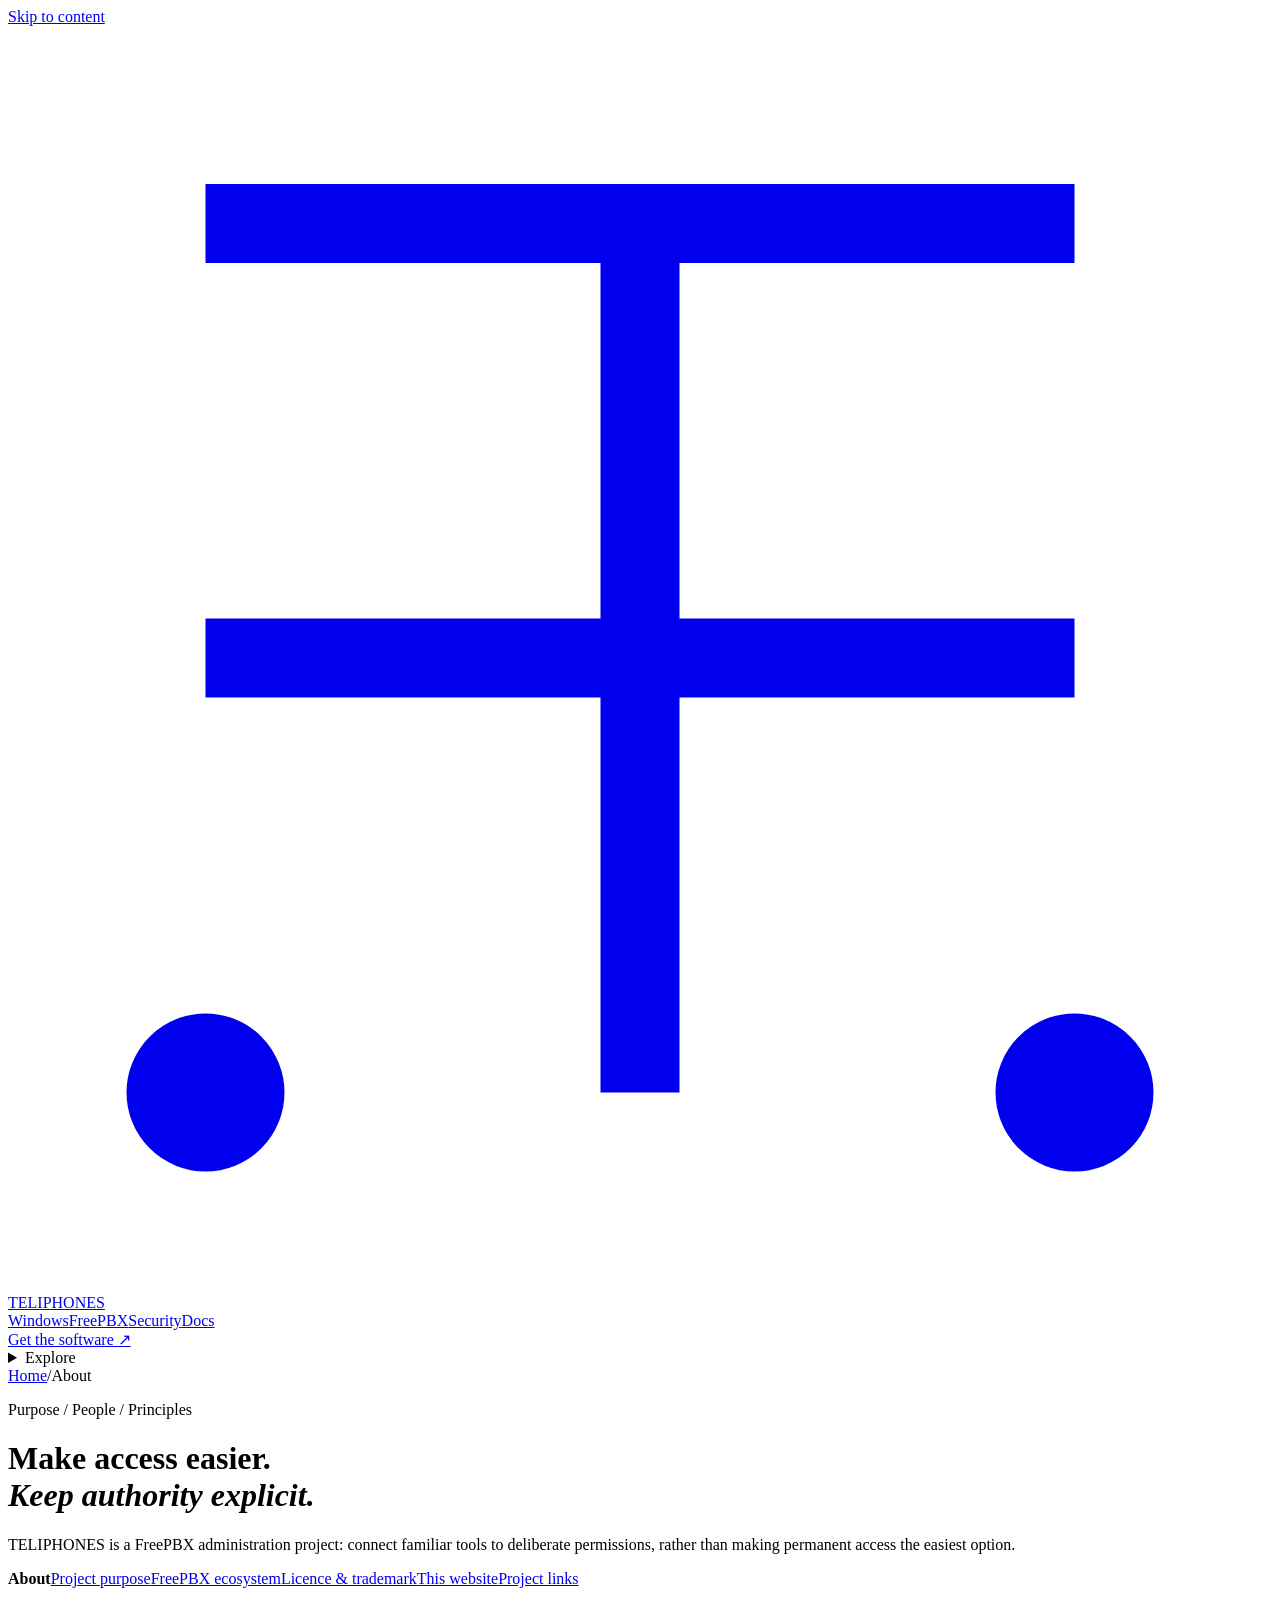
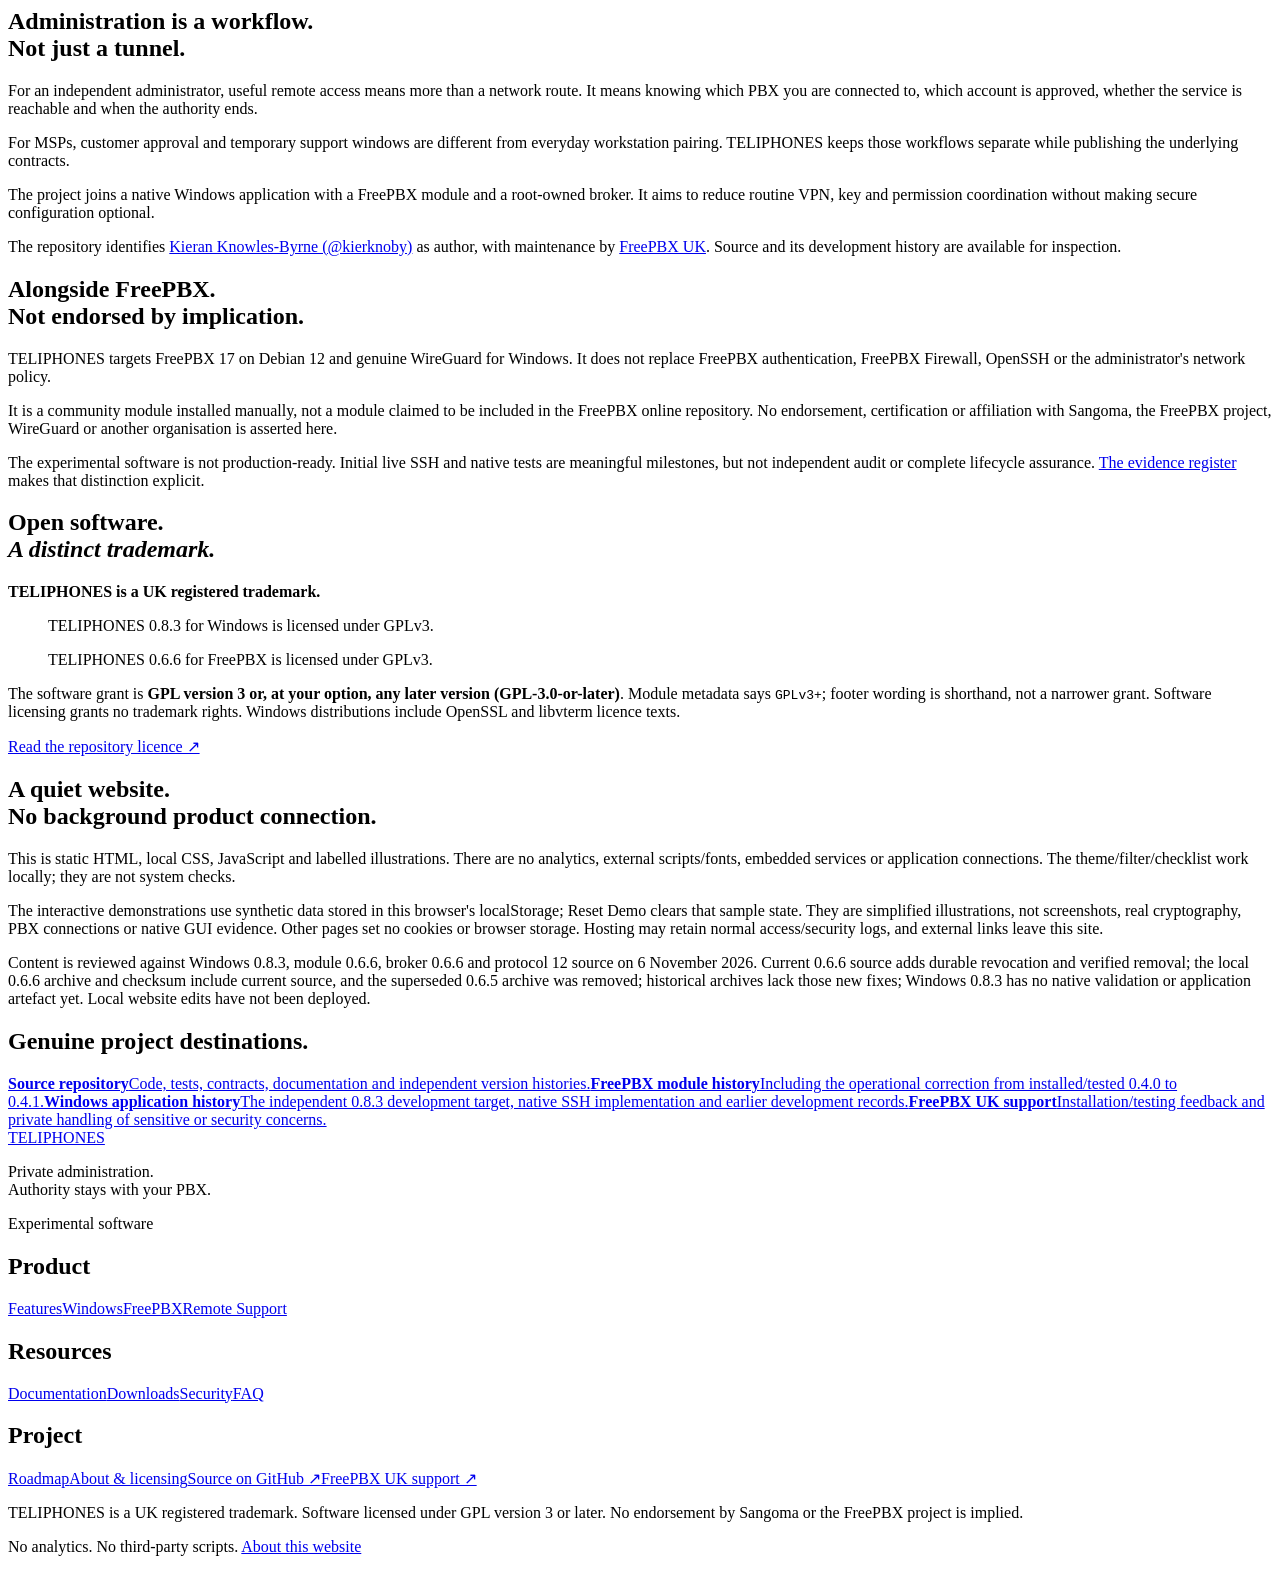
==== website/about/index.html @ 0c8b2b63 "Fix the nftables firewall reconciliation feedback loop that repeatedly restarted WireGuard interface" ====
<!doctype html>
<html lang="en-GB">
<head>
  <meta charset="utf-8">
  <meta name="viewport" content="width=device-width, initial-scale=1">
  <title>About TELIPHONES — Purpose, licensing and project links</title>
  <meta name="description" content="TELIPHONES is an open-source FreePBX administration project maintained by FreePBX UK. Learn its purpose, GPL licensing, trademark distinction and website privacy.">
  <link rel="canonical" href="https://teliphones.com/about/">
  <meta property="og:type" content="website">
  <meta property="og:site_name" content="TELIPHONES">
  <meta property="og:title" content="About TELIPHONES — Engineering for deliberate access">
  <meta property="og:description" content="The project, the licence, the trademark and the boundaries of this website.">
  <meta property="og:url" content="https://teliphones.com/about/">
  <meta property="og:image" content="https://teliphones.com/assets/social.png">
  <meta property="og:image:type" content="image/png">
  <meta property="og:image:width" content="1200">
  <meta property="og:image:height" content="630">
  <meta property="og:image:alt" content="TELIPHONES private, administrator-approved FreePBX access.">
  <meta name="theme-color" content="#132d29">
  <link rel="icon" href="/assets/mark.svg" type="image/svg+xml">
  <link rel="stylesheet" href="/assets/site.css">
  <script src="/assets/site.js" defer></script>
</head>
<body>
<a class="skip" href="#main">Skip to content</a>
<header class="masthead">
  <div class="wrap masthead-inner">
    <a class="brand" href="/" aria-label="TELIPHONES home"><svg viewBox="0 0 32 32" aria-hidden="true" fill="none" stroke="currentColor" stroke-width="2"><path d="M5 5h22M16 5v22M5 16h22"/><circle cx="5" cy="27" r="1"/><circle cx="27" cy="27" r="1"/></svg>TELIPHONES</a>
    <nav class="desktop-nav" aria-label="Primary"><a href="/windows/">Windows</a><a href="/freepbx/">FreePBX</a><a href="/security/">Security</a><a href="/docs/">Docs</a></nav>
    <div class="header-actions">
      <a class="button small" href="/downloads/">Get the software <span aria-hidden="true">↗</span></a>
      <button class="theme-toggle" type="button" data-theme-toggle hidden aria-label="Switch appearance"><svg viewBox="0 0 24 24" aria-hidden="true" fill="none" stroke="currentColor" stroke-width="1.5"><circle cx="12" cy="12" r="8"/><path d="M12 4a8 8 0 0 0 0 16Z" fill="currentColor"/></svg></button>
      <details class="site-menu"><summary>Explore</summary><nav class="menu-panel" aria-label="All pages"><div class="wrap menu-grid"><a href="/">Home</a><a href="/features/">Features</a><a href="/windows/">For Windows</a><a href="/freepbx/">For FreePBX</a><a href="/remote-support/">Remote Support</a><a href="/security/">Security &amp; evidence</a><a href="/docs/">Documentation</a><a href="/downloads/">Downloads</a><a href="/faq/">FAQ</a><a href="/roadmap/">Roadmap</a><a href="/about/" aria-current="page">About the project</a><a href="/docs/getting-started/">Getting started</a></div></nav></details>
    </div>
  </div>
</header>
<main id="main">
  <div class="page-head"><div class="wrap"><nav class="breadcrumbs" aria-label="Breadcrumb"><a href="/">Home</a><span aria-hidden="true">/</span><span>About</span></nav><p class="eyebrow">Purpose / People / Principles</p><h1>Make access easier.<br><em>Keep authority explicit.</em></h1><p class="lead">TELIPHONES is a FreePBX administration project: connect familiar tools to deliberate permissions, rather than making permanent access the easiest option.</p></div></div>
  <div class="wrap page-layout">
    <nav class="toc" aria-label="On this page"><strong>About</strong><a href="#purpose">Project purpose</a><a href="#ecosystem">FreePBX ecosystem</a><a href="#licence">Licence &amp; trademark</a><a href="#website">This website</a><a href="#links">Project links</a></nav>
    <div class="article">
      <section id="purpose"><h2>Administration is a workflow.<br>Not just a tunnel.</h2><p>For an independent administrator, useful remote access means more than a network route. It means knowing which PBX you are connected to, which account is approved, whether the service is reachable and when the authority ends.</p><p>For MSPs, customer approval and temporary support windows are different from everyday workstation pairing. TELIPHONES keeps those workflows separate while publishing the underlying contracts.</p><p>The project joins a native Windows application with a FreePBX module and a root-owned broker. It aims to reduce routine VPN, key and permission coordination without making secure configuration optional.</p><p>The repository identifies <a href="https://github.com/kierknoby">Kieran Knowles-Byrne (@kierknoby)</a> as author, with maintenance by <a href="https://github.com/freepbxUK">FreePBX UK</a>. Source and its development history are available for inspection.</p></section>
      <section id="ecosystem"><h2>Alongside FreePBX.<br>Not endorsed by implication.</h2><p>TELIPHONES targets FreePBX 17 on Debian 12 and genuine WireGuard for Windows. It does not replace FreePBX authentication, FreePBX Firewall, OpenSSH or the administrator's network policy.</p><p>It is a community module installed manually, not a module claimed to be included in the FreePBX online repository. No endorsement, certification or affiliation with Sangoma, the FreePBX project, WireGuard or another organisation is asserted here.</p><p>The experimental software is not production-ready. Initial live SSH and native tests are meaningful milestones, but not independent audit or complete lifecycle assurance. <a href="/security/#evidence">The evidence register</a> makes that distinction explicit.</p></section>
      <section id="licence"><h2>Open software.<br><em>A distinct trademark.</em></h2><p><strong>TELIPHONES is a UK registered trademark.</strong></p><blockquote><p>TELIPHONES 0.8.3 for Windows is licensed under GPLv3.</p><p>TELIPHONES 0.6.6 for FreePBX is licensed under GPLv3.</p></blockquote><p>The software grant is <strong>GPL version 3 or, at your option, any later version (GPL-3.0-or-later)</strong>. Module metadata says <code>GPLv3+</code>; footer wording is shorthand, not a narrower grant. Software licensing grants no trademark rights. Windows distributions include OpenSSL and libvterm licence texts.</p><a href="https://github.com/kierknoby/teliphones/blob/main/LICENSE">Read the repository licence ↗</a></section>
      <section id="website"><h2>A quiet website.<br>No background product connection.</h2><p>This is static HTML, local CSS, JavaScript and labelled illustrations. There are no analytics, external scripts/fonts, embedded services or application connections. The theme/filter/checklist work locally; they are not system checks.</p><p>The interactive demonstrations use synthetic data stored in this browser's localStorage; Reset Demo clears that sample state. They are simplified illustrations, not screenshots, real cryptography, PBX connections or native GUI evidence. Other pages set no cookies or browser storage. Hosting may retain normal access/security logs, and external links leave this site.</p><p>Content is reviewed against Windows 0.8.3, module 0.6.6, broker 0.6.6 and protocol 12 source on 6 November 2026. Current 0.6.6 source adds durable revocation and verified removal; the local 0.6.6 archive and checksum include current source, and the superseded 0.6.5 archive was removed; historical archives lack those new fixes; Windows 0.8.3 has no native validation or application artefact yet. Local website edits have not been deployed.</p></section>
      <section id="links"><h2>Genuine project destinations.</h2><a class="resource" href="https://github.com/kierknoby/teliphones"><strong>Source repository</strong><span>Code, tests, contracts, documentation and independent version histories.</span></a><a class="resource" href="https://github.com/kierknoby/teliphones/blob/main/teliphones/docs/CHANGELOG.md"><strong>FreePBX module history</strong><span>Including the operational correction from installed/tested 0.4.0 to 0.4.1.</span></a><a class="resource" href="https://github.com/kierknoby/teliphones/blob/main/desktop/windows/CHANGELOG.md"><strong>Windows application history</strong><span>The independent 0.8.3 development target, native SSH implementation and earlier development records.</span></a><a class="resource" href="https://freepbx.uk/support/"><strong>FreePBX UK support</strong><span>Installation/testing feedback and private handling of sensitive or security concerns.</span></a></section>
    </div>
  </div>
</main>
<footer class="site-footer"><div class="wrap">
  <div class="footer-grid"><div><a class="brand" href="/">TELIPHONES</a><p>Private administration.<br>Authority stays with your PBX.</p><span class="tag">Experimental software</span></div><div><h2>Product</h2><a href="/features/">Features</a><a href="/windows/">Windows</a><a href="/freepbx/">FreePBX</a><a href="/remote-support/">Remote Support</a></div><div><h2>Resources</h2><a href="/docs/">Documentation</a><a href="/downloads/">Downloads</a><a href="/security/">Security</a><a href="/faq/">FAQ</a></div><div><h2>Project</h2><a href="/roadmap/">Roadmap</a><a href="/about/">About &amp; licensing</a><a href="https://github.com/kierknoby/teliphones">Source on GitHub ↗</a><a href="https://freepbx.uk/support/">FreePBX UK support ↗</a></div></div>
  <div class="legal"><p>TELIPHONES is a UK registered trademark. Software licensed under GPL version 3 or later. No endorsement by Sangoma or the FreePBX project is implied.</p><p>No analytics. No third-party scripts. <a href="/about/#website">About this website</a></p></div>
</div></footer>
</body>
</html>
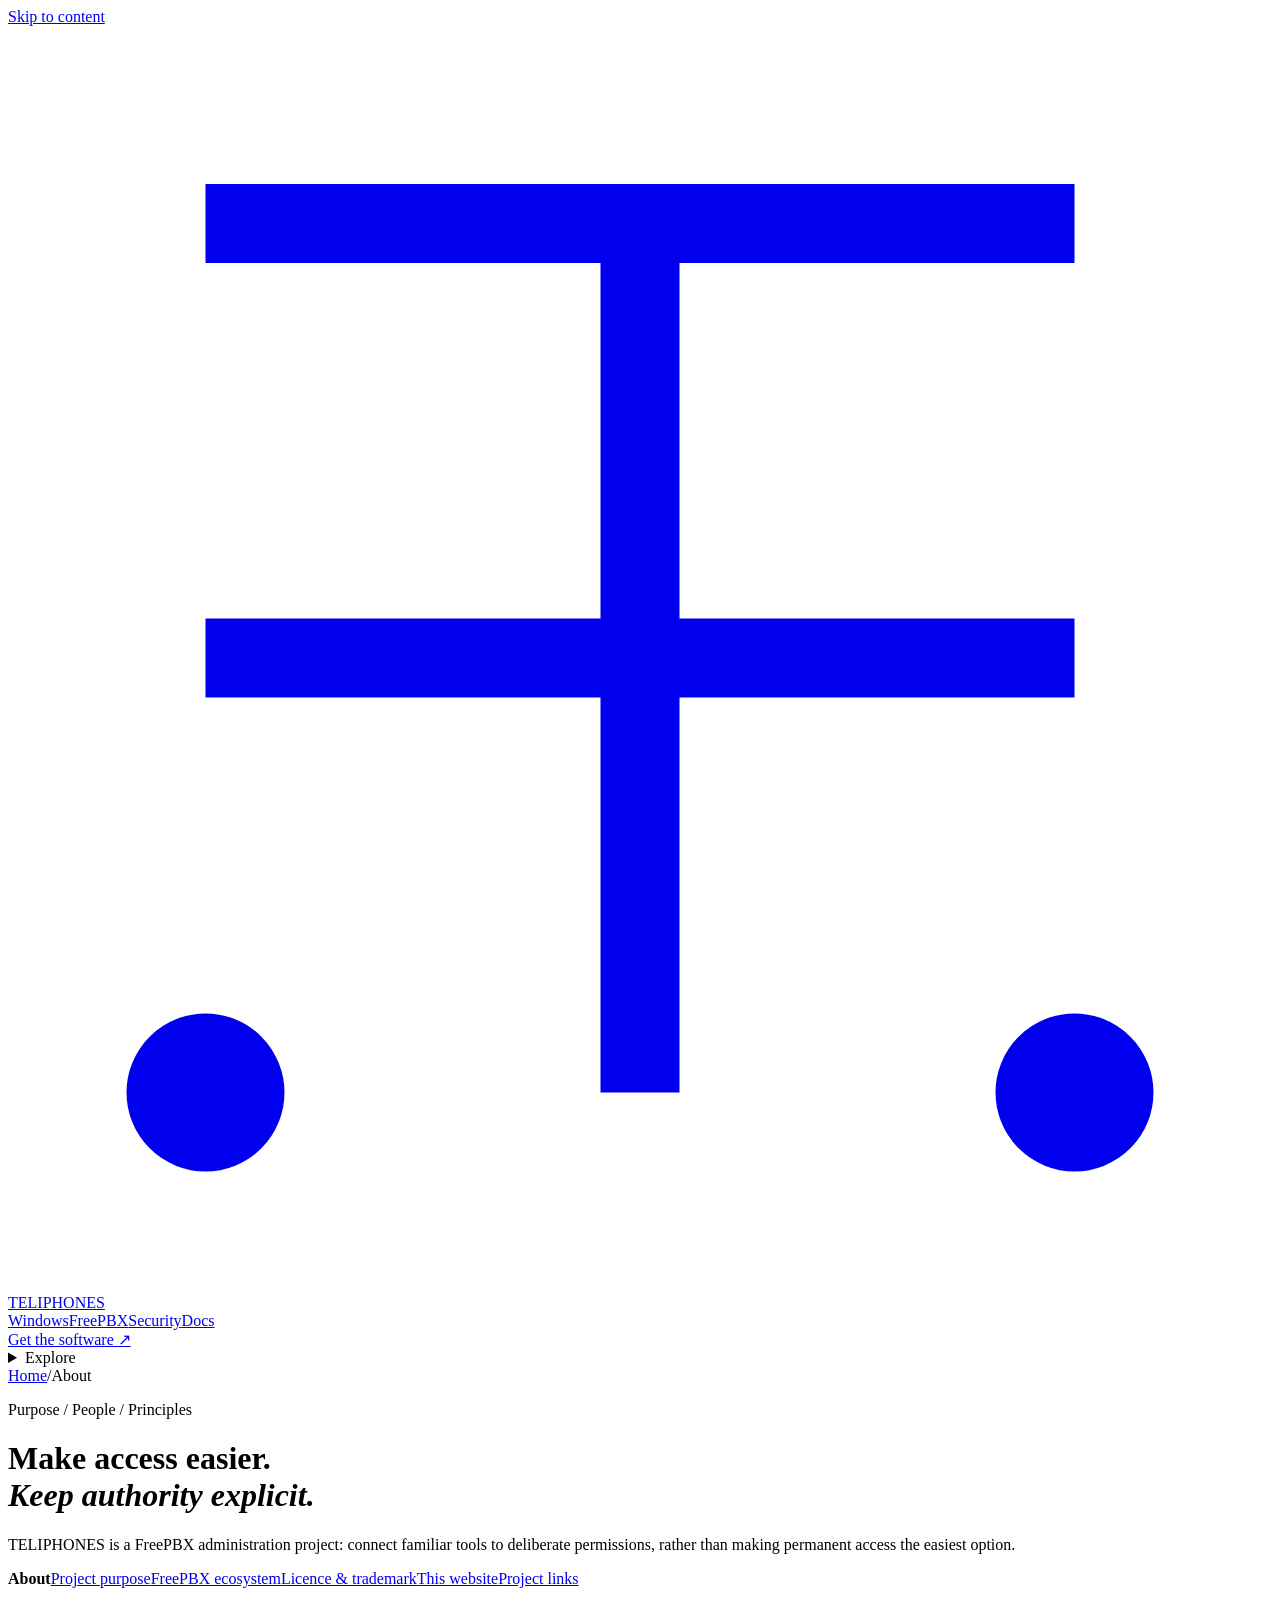
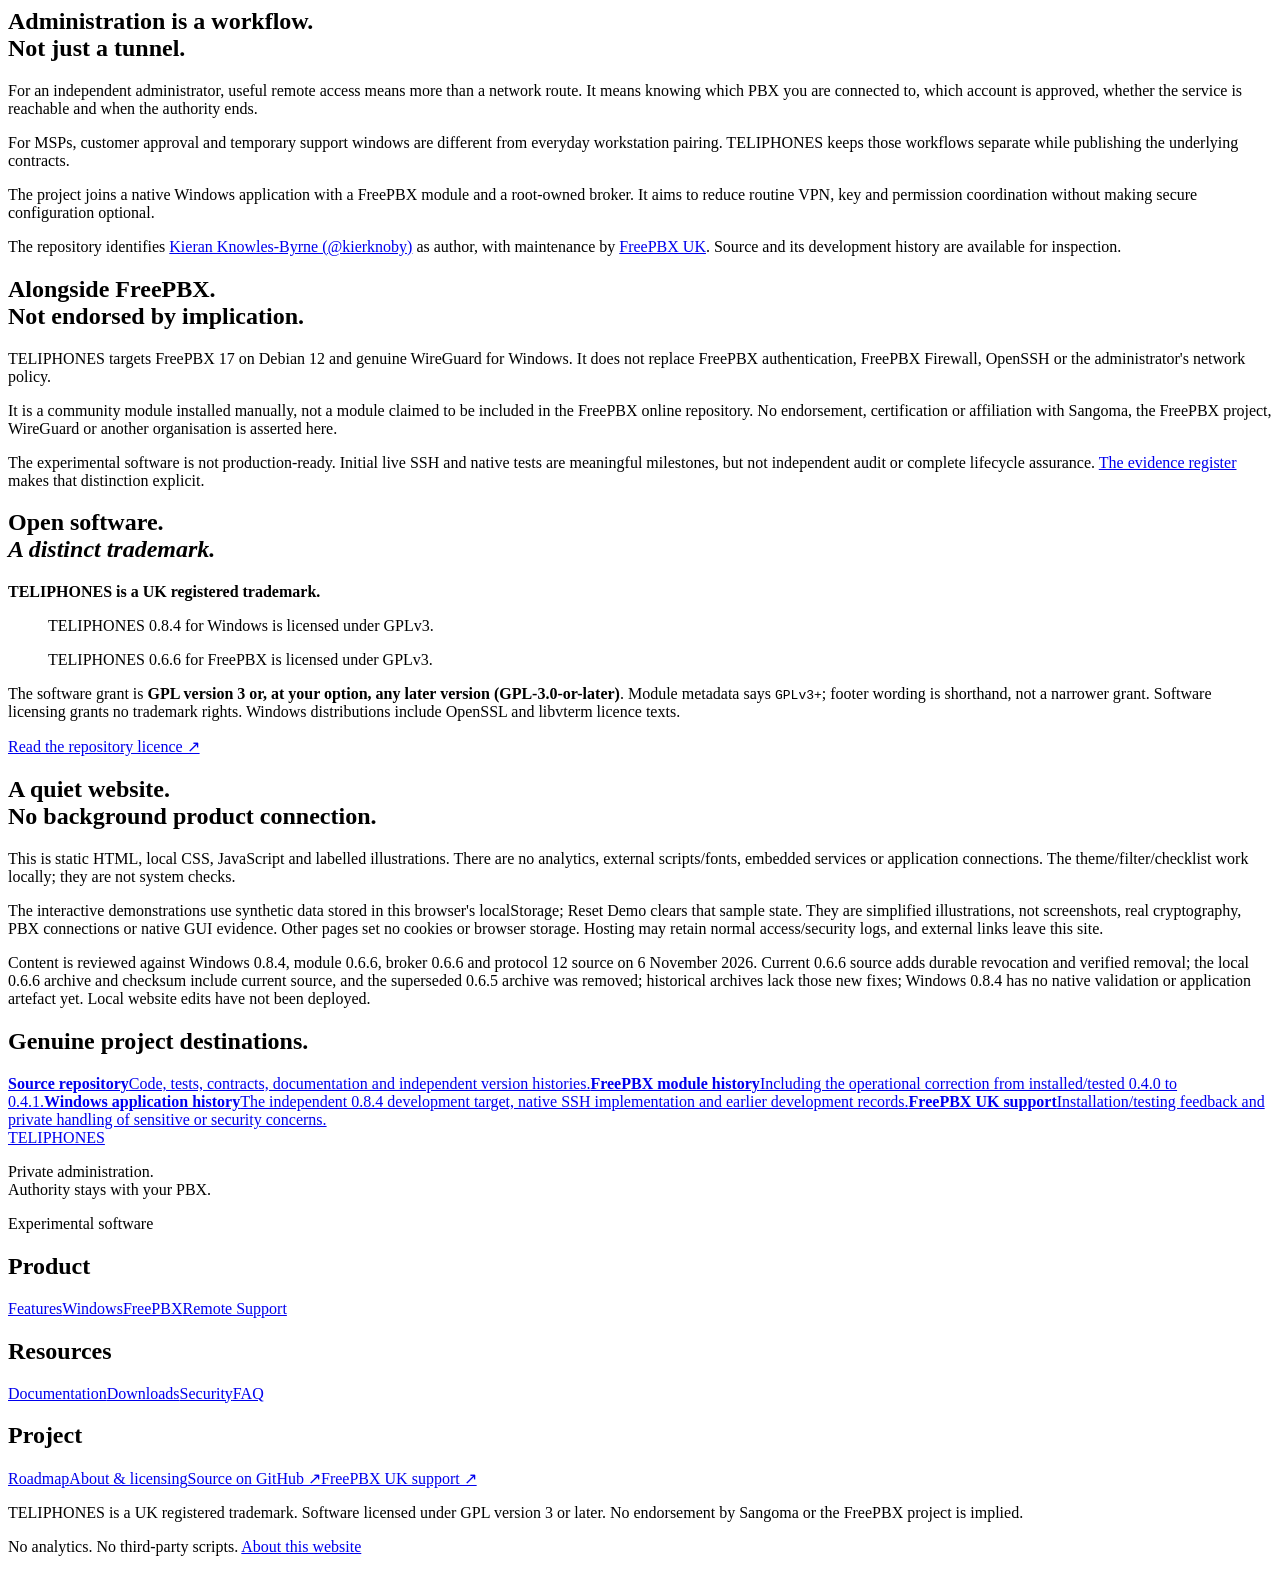
==== commit 293b2661: "Improve Windows tunnel lifecycle management by adding verified recovery and cleanup for WireGuard se" ====
--- a/website/about/index.html
+++ b/website/about/index.html
@@ -41,9 +41,9 @@
     <div class="article">
       <section id="purpose"><h2>Administration is a workflow.<br>Not just a tunnel.</h2><p>For an independent administrator, useful remote access means more than a network route. It means knowing which PBX you are connected to, which account is approved, whether the service is reachable and when the authority ends.</p><p>For MSPs, customer approval and temporary support windows are different from everyday workstation pairing. TELIPHONES keeps those workflows separate while publishing the underlying contracts.</p><p>The project joins a native Windows application with a FreePBX module and a root-owned broker. It aims to reduce routine VPN, key and permission coordination without making secure configuration optional.</p><p>The repository identifies <a href="https://github.com/kierknoby">Kieran Knowles-Byrne (@kierknoby)</a> as author, with maintenance by <a href="https://github.com/freepbxUK">FreePBX UK</a>. Source and its development history are available for inspection.</p></section>
       <section id="ecosystem"><h2>Alongside FreePBX.<br>Not endorsed by implication.</h2><p>TELIPHONES targets FreePBX 17 on Debian 12 and genuine WireGuard for Windows. It does not replace FreePBX authentication, FreePBX Firewall, OpenSSH or the administrator's network policy.</p><p>It is a community module installed manually, not a module claimed to be included in the FreePBX online repository. No endorsement, certification or affiliation with Sangoma, the FreePBX project, WireGuard or another organisation is asserted here.</p><p>The experimental software is not production-ready. Initial live SSH and native tests are meaningful milestones, but not independent audit or complete lifecycle assurance. <a href="/security/#evidence">The evidence register</a> makes that distinction explicit.</p></section>
-      <section id="licence"><h2>Open software.<br><em>A distinct trademark.</em></h2><p><strong>TELIPHONES is a UK registered trademark.</strong></p><blockquote><p>TELIPHONES 0.8.3 for Windows is licensed under GPLv3.</p><p>TELIPHONES 0.6.6 for FreePBX is licensed under GPLv3.</p></blockquote><p>The software grant is <strong>GPL version 3 or, at your option, any later version (GPL-3.0-or-later)</strong>. Module metadata says <code>GPLv3+</code>; footer wording is shorthand, not a narrower grant. Software licensing grants no trademark rights. Windows distributions include OpenSSL and libvterm licence texts.</p><a href="https://github.com/kierknoby/teliphones/blob/main/LICENSE">Read the repository licence ↗</a></section>
-      <section id="website"><h2>A quiet website.<br>No background product connection.</h2><p>This is static HTML, local CSS, JavaScript and labelled illustrations. There are no analytics, external scripts/fonts, embedded services or application connections. The theme/filter/checklist work locally; they are not system checks.</p><p>The interactive demonstrations use synthetic data stored in this browser's localStorage; Reset Demo clears that sample state. They are simplified illustrations, not screenshots, real cryptography, PBX connections or native GUI evidence. Other pages set no cookies or browser storage. Hosting may retain normal access/security logs, and external links leave this site.</p><p>Content is reviewed against Windows 0.8.3, module 0.6.6, broker 0.6.6 and protocol 12 source on 6 November 2026. Current 0.6.6 source adds durable revocation and verified removal; the local 0.6.6 archive and checksum include current source, and the superseded 0.6.5 archive was removed; historical archives lack those new fixes; Windows 0.8.3 has no native validation or application artefact yet. Local website edits have not been deployed.</p></section>
-      <section id="links"><h2>Genuine project destinations.</h2><a class="resource" href="https://github.com/kierknoby/teliphones"><strong>Source repository</strong><span>Code, tests, contracts, documentation and independent version histories.</span></a><a class="resource" href="https://github.com/kierknoby/teliphones/blob/main/teliphones/docs/CHANGELOG.md"><strong>FreePBX module history</strong><span>Including the operational correction from installed/tested 0.4.0 to 0.4.1.</span></a><a class="resource" href="https://github.com/kierknoby/teliphones/blob/main/desktop/windows/CHANGELOG.md"><strong>Windows application history</strong><span>The independent 0.8.3 development target, native SSH implementation and earlier development records.</span></a><a class="resource" href="https://freepbx.uk/support/"><strong>FreePBX UK support</strong><span>Installation/testing feedback and private handling of sensitive or security concerns.</span></a></section>
+      <section id="licence"><h2>Open software.<br><em>A distinct trademark.</em></h2><p><strong>TELIPHONES is a UK registered trademark.</strong></p><blockquote><p>TELIPHONES 0.8.4 for Windows is licensed under GPLv3.</p><p>TELIPHONES 0.6.6 for FreePBX is licensed under GPLv3.</p></blockquote><p>The software grant is <strong>GPL version 3 or, at your option, any later version (GPL-3.0-or-later)</strong>. Module metadata says <code>GPLv3+</code>; footer wording is shorthand, not a narrower grant. Software licensing grants no trademark rights. Windows distributions include OpenSSL and libvterm licence texts.</p><a href="https://github.com/kierknoby/teliphones/blob/main/LICENSE">Read the repository licence ↗</a></section>
+      <section id="website"><h2>A quiet website.<br>No background product connection.</h2><p>This is static HTML, local CSS, JavaScript and labelled illustrations. There are no analytics, external scripts/fonts, embedded services or application connections. The theme/filter/checklist work locally; they are not system checks.</p><p>The interactive demonstrations use synthetic data stored in this browser's localStorage; Reset Demo clears that sample state. They are simplified illustrations, not screenshots, real cryptography, PBX connections or native GUI evidence. Other pages set no cookies or browser storage. Hosting may retain normal access/security logs, and external links leave this site.</p><p>Content is reviewed against Windows 0.8.4, module 0.6.6, broker 0.6.6 and protocol 12 source on 6 November 2026. Current 0.6.6 source adds durable revocation and verified removal; the local 0.6.6 archive and checksum include current source, and the superseded 0.6.5 archive was removed; historical archives lack those new fixes; Windows 0.8.4 has no native validation or application artefact yet. Local website edits have not been deployed.</p></section>
+      <section id="links"><h2>Genuine project destinations.</h2><a class="resource" href="https://github.com/kierknoby/teliphones"><strong>Source repository</strong><span>Code, tests, contracts, documentation and independent version histories.</span></a><a class="resource" href="https://github.com/kierknoby/teliphones/blob/main/teliphones/docs/CHANGELOG.md"><strong>FreePBX module history</strong><span>Including the operational correction from installed/tested 0.4.0 to 0.4.1.</span></a><a class="resource" href="https://github.com/kierknoby/teliphones/blob/main/desktop/windows/CHANGELOG.md"><strong>Windows application history</strong><span>The independent 0.8.4 development target, native SSH implementation and earlier development records.</span></a><a class="resource" href="https://freepbx.uk/support/"><strong>FreePBX UK support</strong><span>Installation/testing feedback and private handling of sensitive or security concerns.</span></a></section>
     </div>
   </div>
 </main>
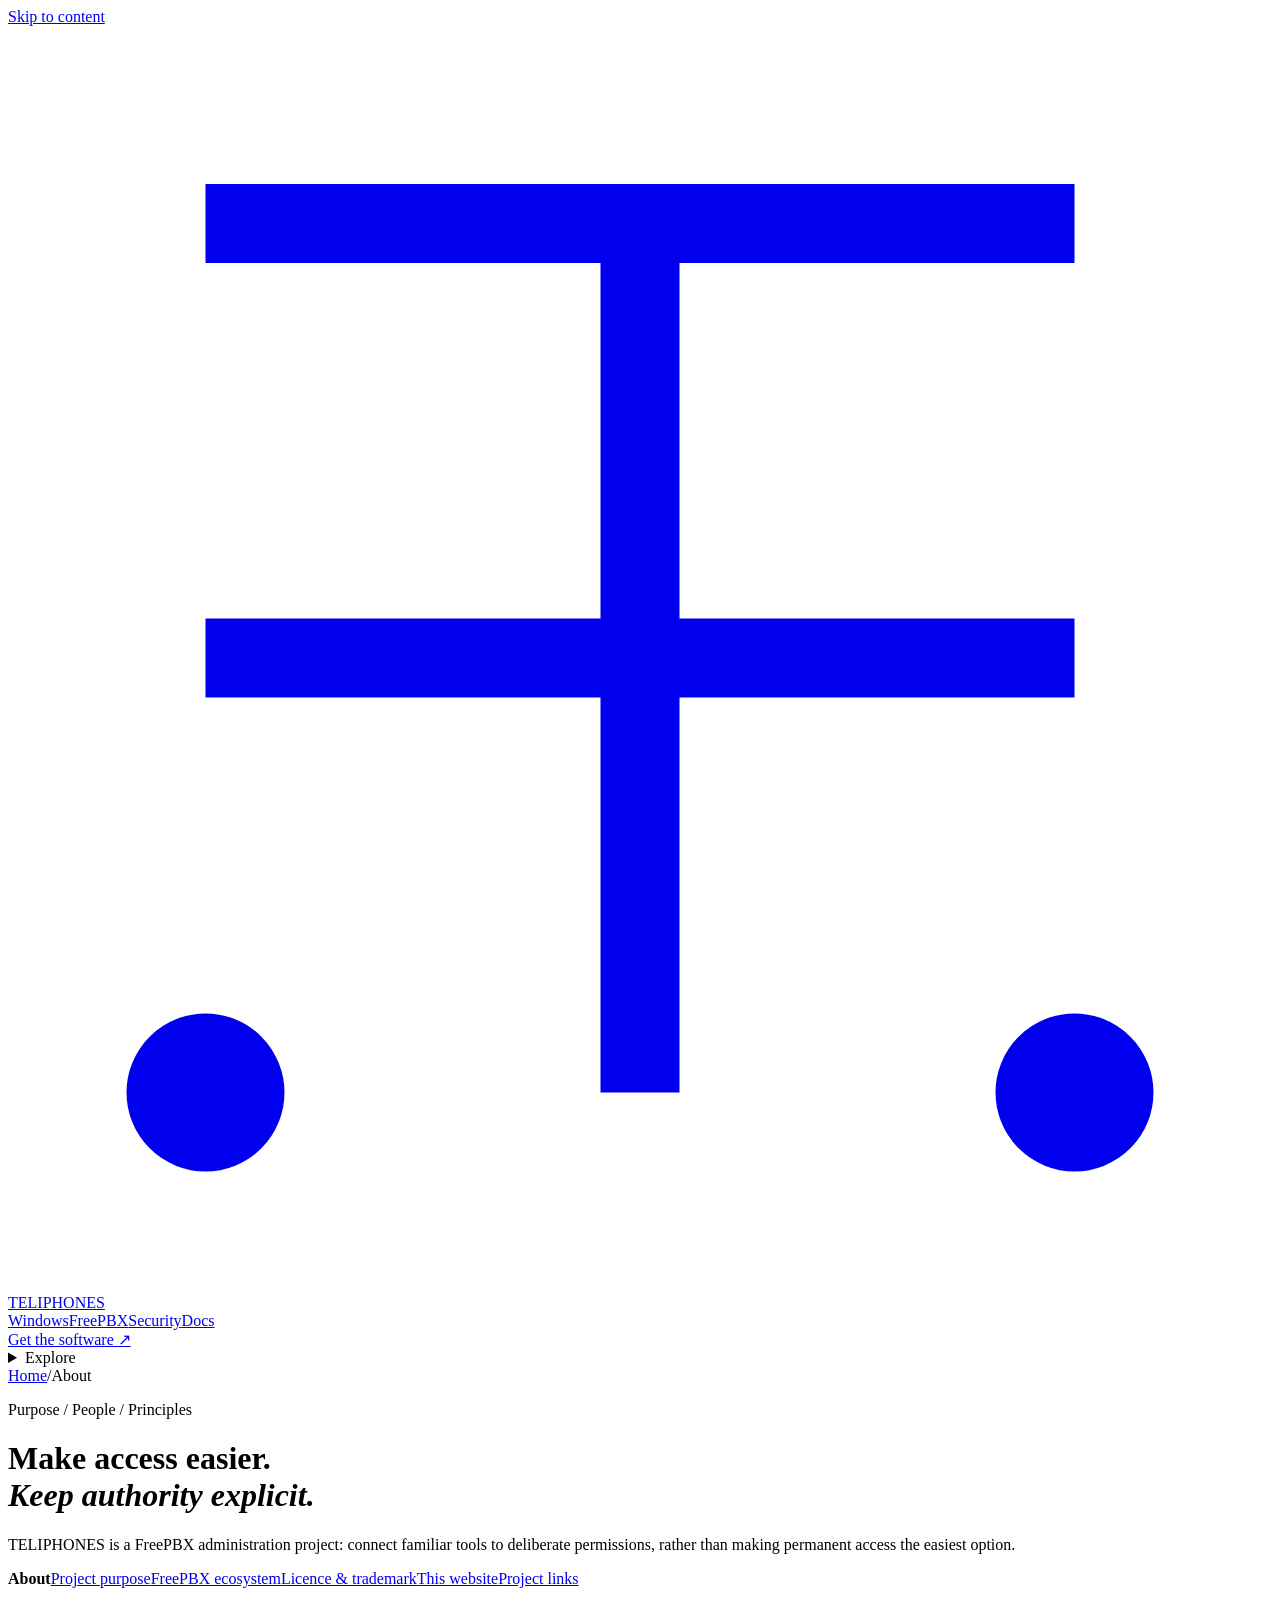
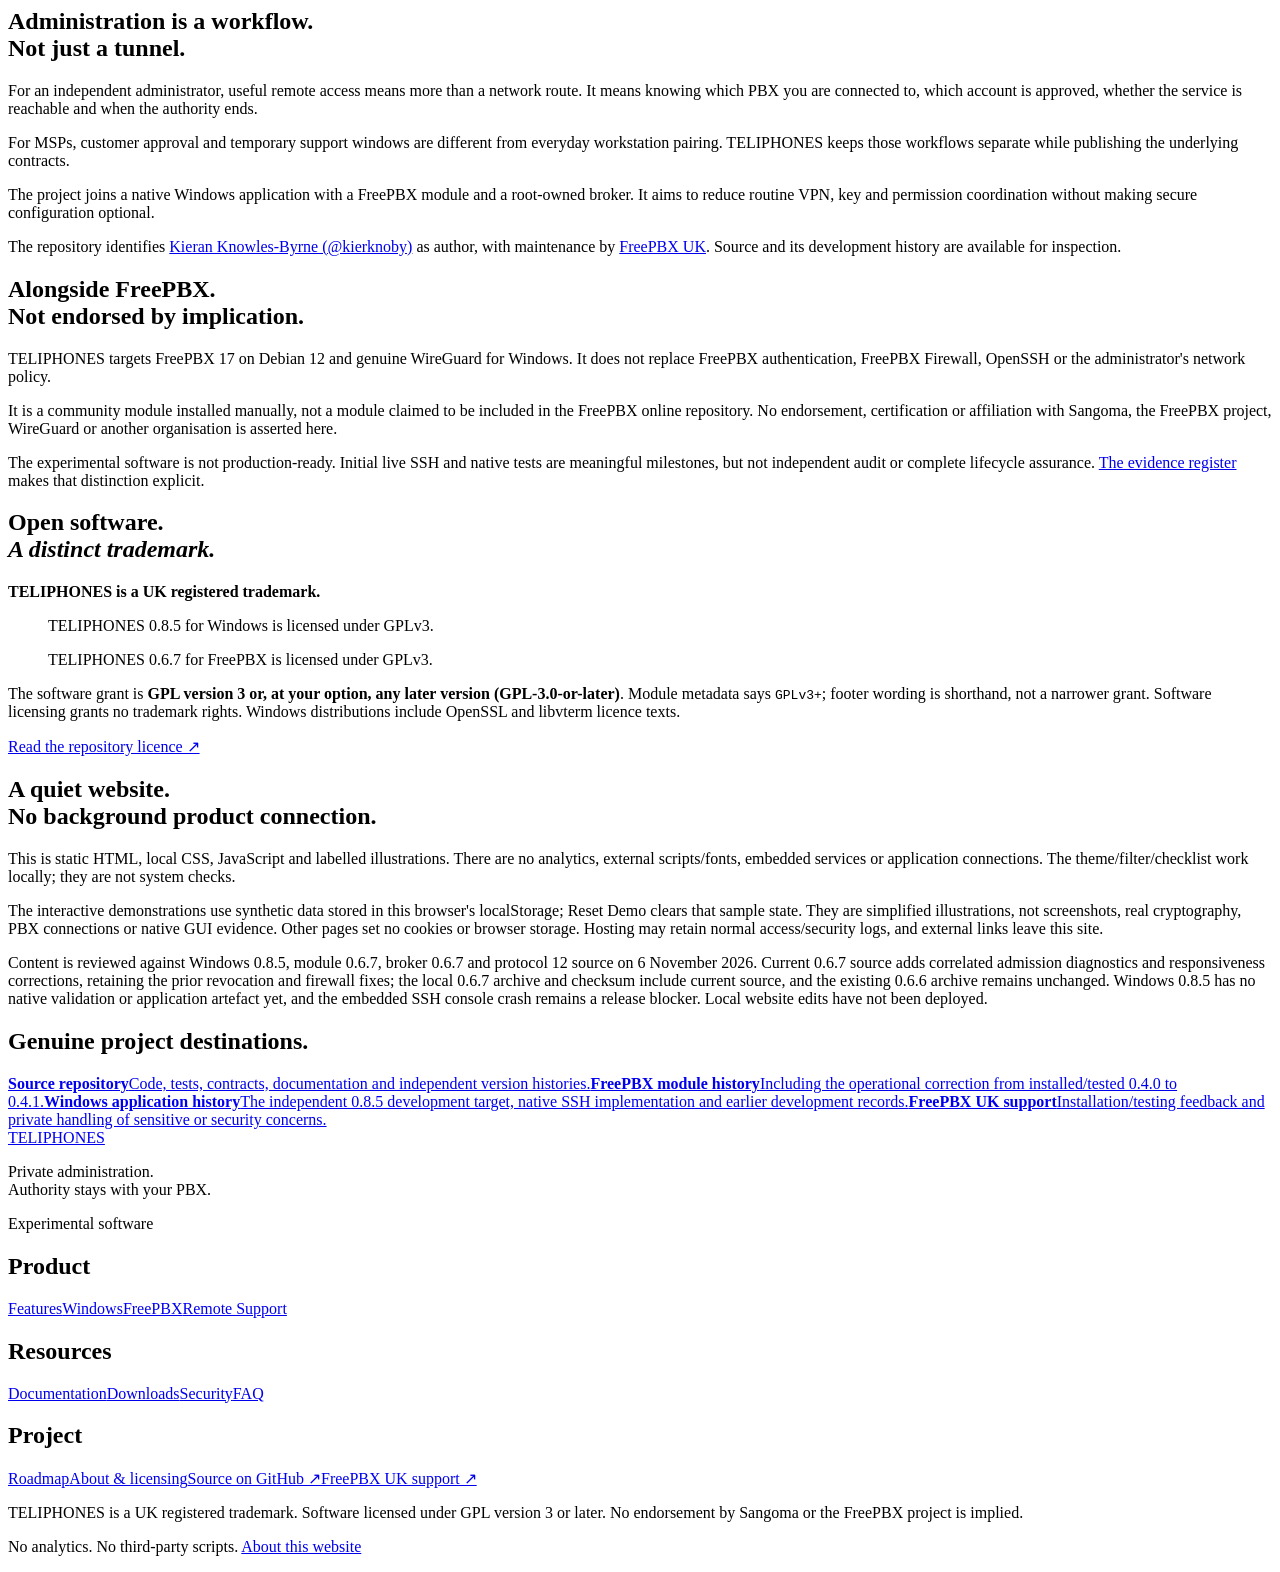
==== commit 6e4bdad9: "Correct outdated version references in the root README licence footer and Windows pairing instructio" ====
--- a/website/about/index.html
+++ b/website/about/index.html
@@ -41,9 +41,9 @@
     <div class="article">
       <section id="purpose"><h2>Administration is a workflow.<br>Not just a tunnel.</h2><p>For an independent administrator, useful remote access means more than a network route. It means knowing which PBX you are connected to, which account is approved, whether the service is reachable and when the authority ends.</p><p>For MSPs, customer approval and temporary support windows are different from everyday workstation pairing. TELIPHONES keeps those workflows separate while publishing the underlying contracts.</p><p>The project joins a native Windows application with a FreePBX module and a root-owned broker. It aims to reduce routine VPN, key and permission coordination without making secure configuration optional.</p><p>The repository identifies <a href="https://github.com/kierknoby">Kieran Knowles-Byrne (@kierknoby)</a> as author, with maintenance by <a href="https://github.com/freepbxUK">FreePBX UK</a>. Source and its development history are available for inspection.</p></section>
       <section id="ecosystem"><h2>Alongside FreePBX.<br>Not endorsed by implication.</h2><p>TELIPHONES targets FreePBX 17 on Debian 12 and genuine WireGuard for Windows. It does not replace FreePBX authentication, FreePBX Firewall, OpenSSH or the administrator's network policy.</p><p>It is a community module installed manually, not a module claimed to be included in the FreePBX online repository. No endorsement, certification or affiliation with Sangoma, the FreePBX project, WireGuard or another organisation is asserted here.</p><p>The experimental software is not production-ready. Initial live SSH and native tests are meaningful milestones, but not independent audit or complete lifecycle assurance. <a href="/security/#evidence">The evidence register</a> makes that distinction explicit.</p></section>
-      <section id="licence"><h2>Open software.<br><em>A distinct trademark.</em></h2><p><strong>TELIPHONES is a UK registered trademark.</strong></p><blockquote><p>TELIPHONES 0.8.4 for Windows is licensed under GPLv3.</p><p>TELIPHONES 0.6.6 for FreePBX is licensed under GPLv3.</p></blockquote><p>The software grant is <strong>GPL version 3 or, at your option, any later version (GPL-3.0-or-later)</strong>. Module metadata says <code>GPLv3+</code>; footer wording is shorthand, not a narrower grant. Software licensing grants no trademark rights. Windows distributions include OpenSSL and libvterm licence texts.</p><a href="https://github.com/kierknoby/teliphones/blob/main/LICENSE">Read the repository licence ↗</a></section>
-      <section id="website"><h2>A quiet website.<br>No background product connection.</h2><p>This is static HTML, local CSS, JavaScript and labelled illustrations. There are no analytics, external scripts/fonts, embedded services or application connections. The theme/filter/checklist work locally; they are not system checks.</p><p>The interactive demonstrations use synthetic data stored in this browser's localStorage; Reset Demo clears that sample state. They are simplified illustrations, not screenshots, real cryptography, PBX connections or native GUI evidence. Other pages set no cookies or browser storage. Hosting may retain normal access/security logs, and external links leave this site.</p><p>Content is reviewed against Windows 0.8.4, module 0.6.6, broker 0.6.6 and protocol 12 source on 6 November 2026. Current 0.6.6 source adds durable revocation and verified removal; the local 0.6.6 archive and checksum include current source, and the superseded 0.6.5 archive was removed; historical archives lack those new fixes; Windows 0.8.4 has no native validation or application artefact yet. Local website edits have not been deployed.</p></section>
-      <section id="links"><h2>Genuine project destinations.</h2><a class="resource" href="https://github.com/kierknoby/teliphones"><strong>Source repository</strong><span>Code, tests, contracts, documentation and independent version histories.</span></a><a class="resource" href="https://github.com/kierknoby/teliphones/blob/main/teliphones/docs/CHANGELOG.md"><strong>FreePBX module history</strong><span>Including the operational correction from installed/tested 0.4.0 to 0.4.1.</span></a><a class="resource" href="https://github.com/kierknoby/teliphones/blob/main/desktop/windows/CHANGELOG.md"><strong>Windows application history</strong><span>The independent 0.8.4 development target, native SSH implementation and earlier development records.</span></a><a class="resource" href="https://freepbx.uk/support/"><strong>FreePBX UK support</strong><span>Installation/testing feedback and private handling of sensitive or security concerns.</span></a></section>
+      <section id="licence"><h2>Open software.<br><em>A distinct trademark.</em></h2><p><strong>TELIPHONES is a UK registered trademark.</strong></p><blockquote><p>TELIPHONES 0.8.5 for Windows is licensed under GPLv3.</p><p>TELIPHONES 0.6.7 for FreePBX is licensed under GPLv3.</p></blockquote><p>The software grant is <strong>GPL version 3 or, at your option, any later version (GPL-3.0-or-later)</strong>. Module metadata says <code>GPLv3+</code>; footer wording is shorthand, not a narrower grant. Software licensing grants no trademark rights. Windows distributions include OpenSSL and libvterm licence texts.</p><a href="https://github.com/kierknoby/teliphones/blob/main/LICENSE">Read the repository licence ↗</a></section>
+      <section id="website"><h2>A quiet website.<br>No background product connection.</h2><p>This is static HTML, local CSS, JavaScript and labelled illustrations. There are no analytics, external scripts/fonts, embedded services or application connections. The theme/filter/checklist work locally; they are not system checks.</p><p>The interactive demonstrations use synthetic data stored in this browser's localStorage; Reset Demo clears that sample state. They are simplified illustrations, not screenshots, real cryptography, PBX connections or native GUI evidence. Other pages set no cookies or browser storage. Hosting may retain normal access/security logs, and external links leave this site.</p><p>Content is reviewed against Windows 0.8.5, module 0.6.7, broker 0.6.7 and protocol 12 source on 6 November 2026. Current 0.6.7 source adds correlated admission diagnostics and responsiveness corrections, retaining the prior revocation and firewall fixes; the local 0.6.7 archive and checksum include current source, and the existing 0.6.6 archive remains unchanged. Windows 0.8.5 has no native validation or application artefact yet, and the embedded SSH console crash remains a release blocker. Local website edits have not been deployed.</p></section>
+      <section id="links"><h2>Genuine project destinations.</h2><a class="resource" href="https://github.com/kierknoby/teliphones"><strong>Source repository</strong><span>Code, tests, contracts, documentation and independent version histories.</span></a><a class="resource" href="https://github.com/kierknoby/teliphones/blob/main/teliphones/docs/CHANGELOG.md"><strong>FreePBX module history</strong><span>Including the operational correction from installed/tested 0.4.0 to 0.4.1.</span></a><a class="resource" href="https://github.com/kierknoby/teliphones/blob/main/desktop/windows/CHANGELOG.md"><strong>Windows application history</strong><span>The independent 0.8.5 development target, native SSH implementation and earlier development records.</span></a><a class="resource" href="https://freepbx.uk/support/"><strong>FreePBX UK support</strong><span>Installation/testing feedback and private handling of sensitive or security concerns.</span></a></section>
     </div>
   </div>
 </main>
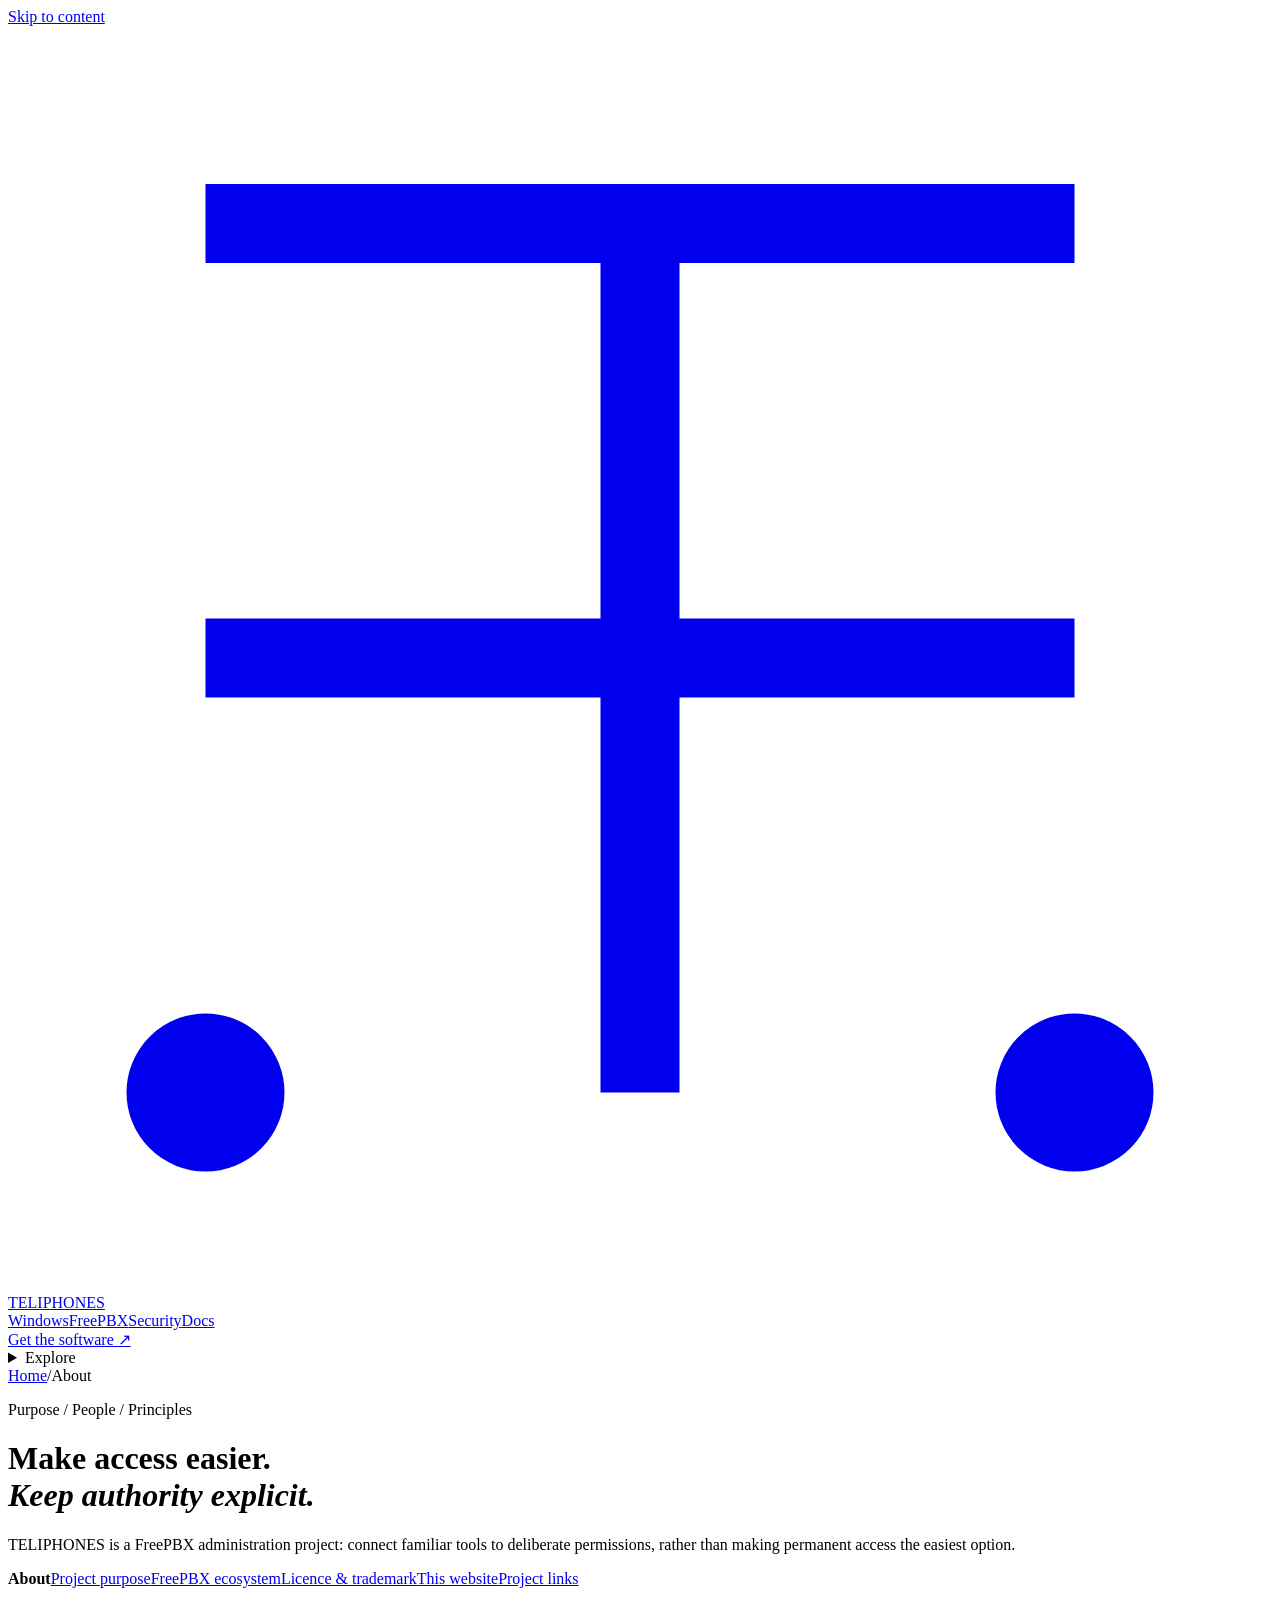
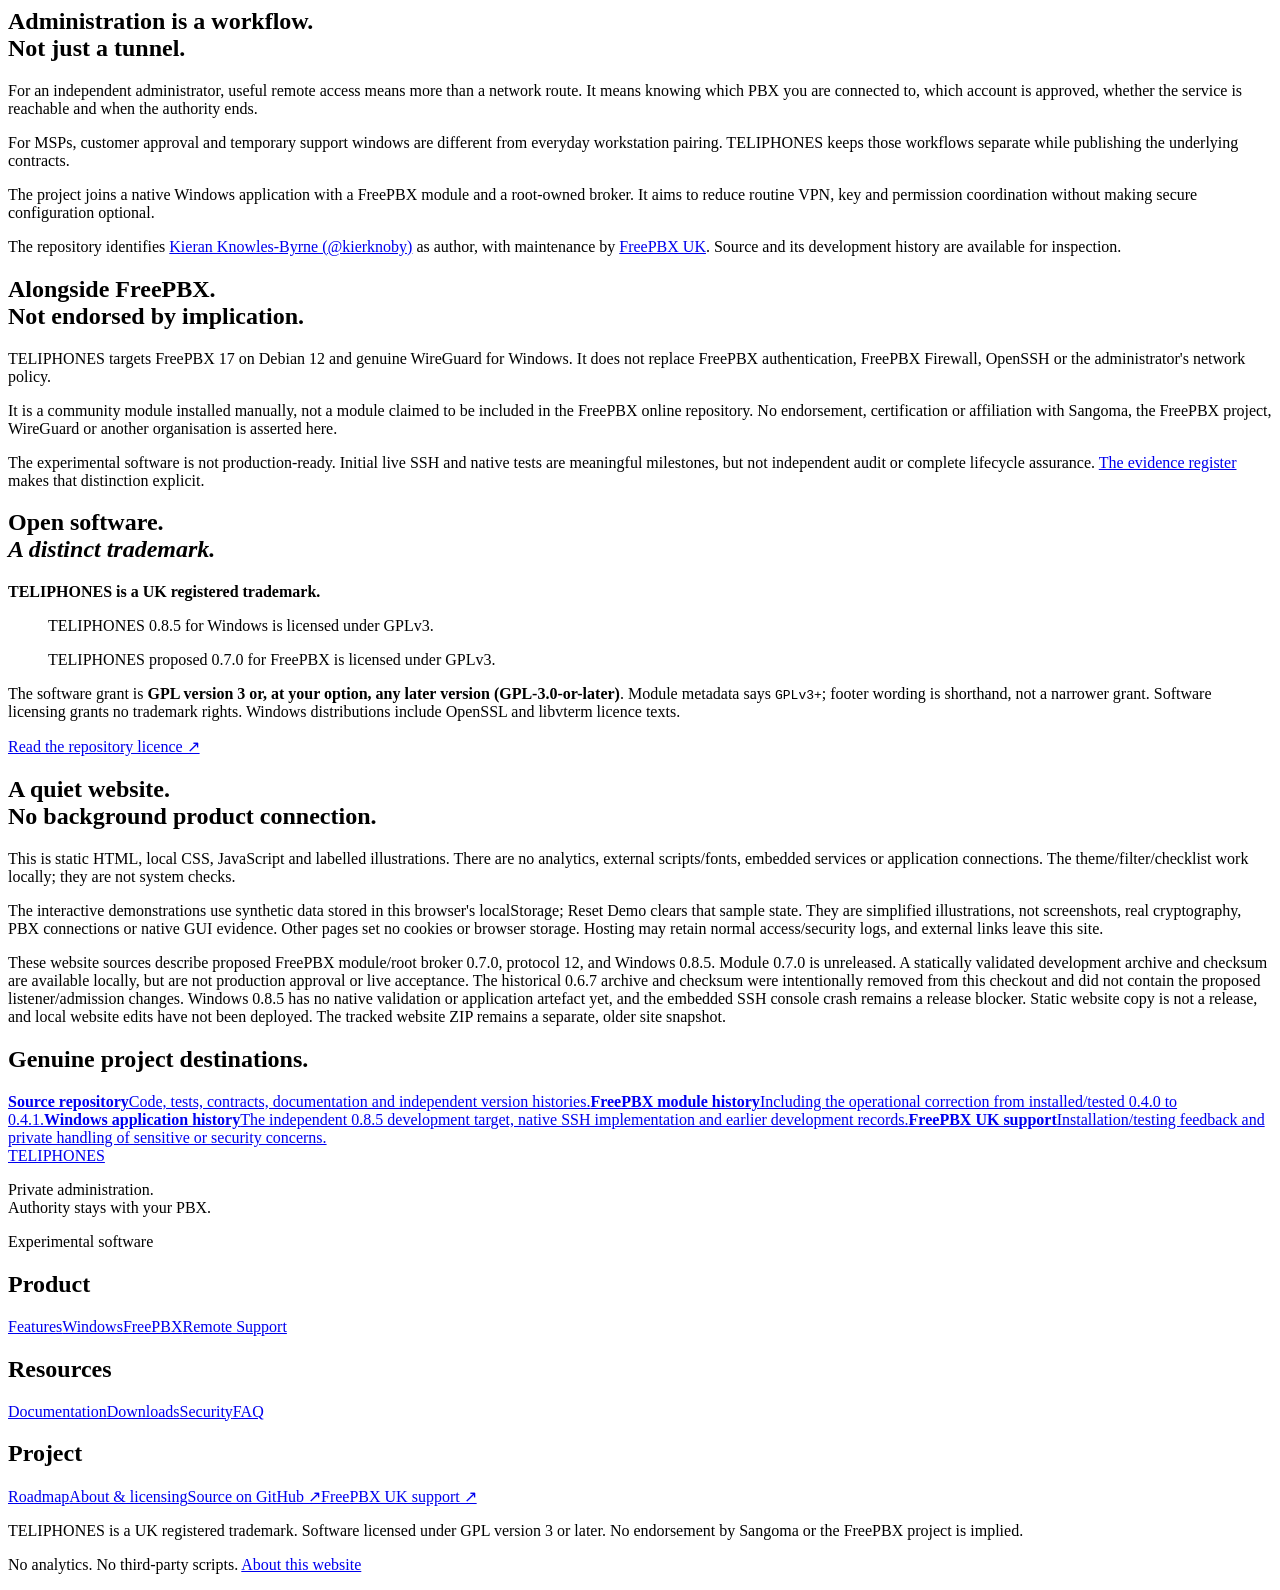
==== commit 83f0a78f: "Prepare TELIPHONES 0.7.0 as an unreleased FreePBX module and root broker development candidate, intr" ====
--- a/website/about/index.html
+++ b/website/about/index.html
@@ -41,8 +41,8 @@
     <div class="article">
       <section id="purpose"><h2>Administration is a workflow.<br>Not just a tunnel.</h2><p>For an independent administrator, useful remote access means more than a network route. It means knowing which PBX you are connected to, which account is approved, whether the service is reachable and when the authority ends.</p><p>For MSPs, customer approval and temporary support windows are different from everyday workstation pairing. TELIPHONES keeps those workflows separate while publishing the underlying contracts.</p><p>The project joins a native Windows application with a FreePBX module and a root-owned broker. It aims to reduce routine VPN, key and permission coordination without making secure configuration optional.</p><p>The repository identifies <a href="https://github.com/kierknoby">Kieran Knowles-Byrne (@kierknoby)</a> as author, with maintenance by <a href="https://github.com/freepbxUK">FreePBX UK</a>. Source and its development history are available for inspection.</p></section>
       <section id="ecosystem"><h2>Alongside FreePBX.<br>Not endorsed by implication.</h2><p>TELIPHONES targets FreePBX 17 on Debian 12 and genuine WireGuard for Windows. It does not replace FreePBX authentication, FreePBX Firewall, OpenSSH or the administrator's network policy.</p><p>It is a community module installed manually, not a module claimed to be included in the FreePBX online repository. No endorsement, certification or affiliation with Sangoma, the FreePBX project, WireGuard or another organisation is asserted here.</p><p>The experimental software is not production-ready. Initial live SSH and native tests are meaningful milestones, but not independent audit or complete lifecycle assurance. <a href="/security/#evidence">The evidence register</a> makes that distinction explicit.</p></section>
-      <section id="licence"><h2>Open software.<br><em>A distinct trademark.</em></h2><p><strong>TELIPHONES is a UK registered trademark.</strong></p><blockquote><p>TELIPHONES 0.8.5 for Windows is licensed under GPLv3.</p><p>TELIPHONES 0.6.7 for FreePBX is licensed under GPLv3.</p></blockquote><p>The software grant is <strong>GPL version 3 or, at your option, any later version (GPL-3.0-or-later)</strong>. Module metadata says <code>GPLv3+</code>; footer wording is shorthand, not a narrower grant. Software licensing grants no trademark rights. Windows distributions include OpenSSL and libvterm licence texts.</p><a href="https://github.com/kierknoby/teliphones/blob/main/LICENSE">Read the repository licence ↗</a></section>
-      <section id="website"><h2>A quiet website.<br>No background product connection.</h2><p>This is static HTML, local CSS, JavaScript and labelled illustrations. There are no analytics, external scripts/fonts, embedded services or application connections. The theme/filter/checklist work locally; they are not system checks.</p><p>The interactive demonstrations use synthetic data stored in this browser's localStorage; Reset Demo clears that sample state. They are simplified illustrations, not screenshots, real cryptography, PBX connections or native GUI evidence. Other pages set no cookies or browser storage. Hosting may retain normal access/security logs, and external links leave this site.</p><p>Content is reviewed against Windows 0.8.5, module 0.6.7, broker 0.6.7 and protocol 12 source on 6 November 2026. Current 0.6.7 source adds correlated admission diagnostics and responsiveness corrections, retaining the prior revocation and firewall fixes; the local 0.6.7 archive and checksum include current source, and the existing 0.6.6 archive remains unchanged. Windows 0.8.5 has no native validation or application artefact yet, and the embedded SSH console crash remains a release blocker. Local website edits have not been deployed.</p></section>
+      <section id="licence"><h2>Open software.<br><em>A distinct trademark.</em></h2><p><strong>TELIPHONES is a UK registered trademark.</strong></p><blockquote><p>TELIPHONES 0.8.5 for Windows is licensed under GPLv3.</p><p>TELIPHONES proposed 0.7.0 for FreePBX is licensed under GPLv3.</p></blockquote><p>The software grant is <strong>GPL version 3 or, at your option, any later version (GPL-3.0-or-later)</strong>. Module metadata says <code>GPLv3+</code>; footer wording is shorthand, not a narrower grant. Software licensing grants no trademark rights. Windows distributions include OpenSSL and libvterm licence texts.</p><a href="https://github.com/kierknoby/teliphones/blob/main/LICENSE">Read the repository licence ↗</a></section>
+      <section id="website"><h2>A quiet website.<br>No background product connection.</h2><p>This is static HTML, local CSS, JavaScript and labelled illustrations. There are no analytics, external scripts/fonts, embedded services or application connections. The theme/filter/checklist work locally; they are not system checks.</p><p>The interactive demonstrations use synthetic data stored in this browser's localStorage; Reset Demo clears that sample state. They are simplified illustrations, not screenshots, real cryptography, PBX connections or native GUI evidence. Other pages set no cookies or browser storage. Hosting may retain normal access/security logs, and external links leave this site.</p><p>These website sources describe proposed FreePBX module/root broker 0.7.0, protocol 12, and Windows 0.8.5. Module 0.7.0 is unreleased. A statically validated development archive and checksum are available locally, but are not production approval or live acceptance. The historical 0.6.7 archive and checksum were intentionally removed from this checkout and did not contain the proposed listener/admission changes. Windows 0.8.5 has no native validation or application artefact yet, and the embedded SSH console crash remains a release blocker. Static website copy is not a release, and local website edits have not been deployed. The tracked website ZIP remains a separate, older site snapshot.</p></section>
       <section id="links"><h2>Genuine project destinations.</h2><a class="resource" href="https://github.com/kierknoby/teliphones"><strong>Source repository</strong><span>Code, tests, contracts, documentation and independent version histories.</span></a><a class="resource" href="https://github.com/kierknoby/teliphones/blob/main/teliphones/docs/CHANGELOG.md"><strong>FreePBX module history</strong><span>Including the operational correction from installed/tested 0.4.0 to 0.4.1.</span></a><a class="resource" href="https://github.com/kierknoby/teliphones/blob/main/desktop/windows/CHANGELOG.md"><strong>Windows application history</strong><span>The independent 0.8.5 development target, native SSH implementation and earlier development records.</span></a><a class="resource" href="https://freepbx.uk/support/"><strong>FreePBX UK support</strong><span>Installation/testing feedback and private handling of sensitive or security concerns.</span></a></section>
     </div>
   </div>
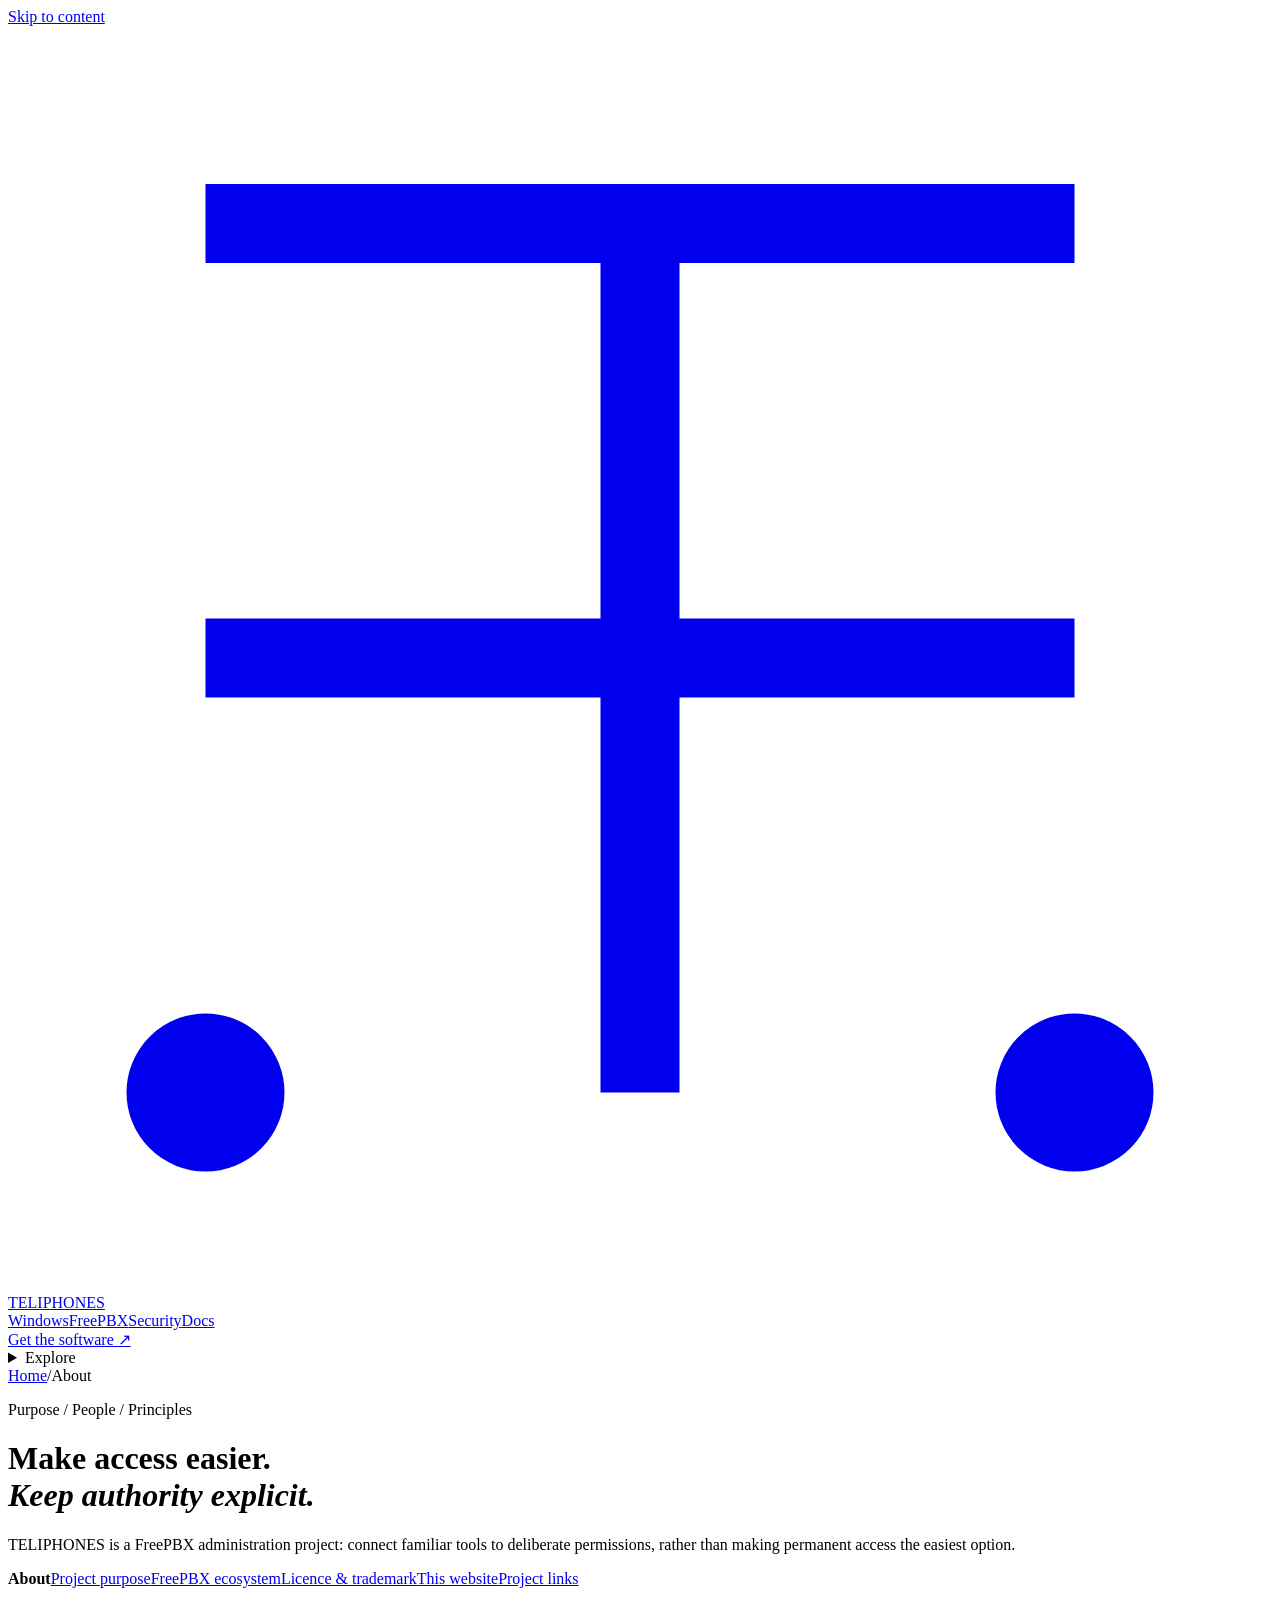
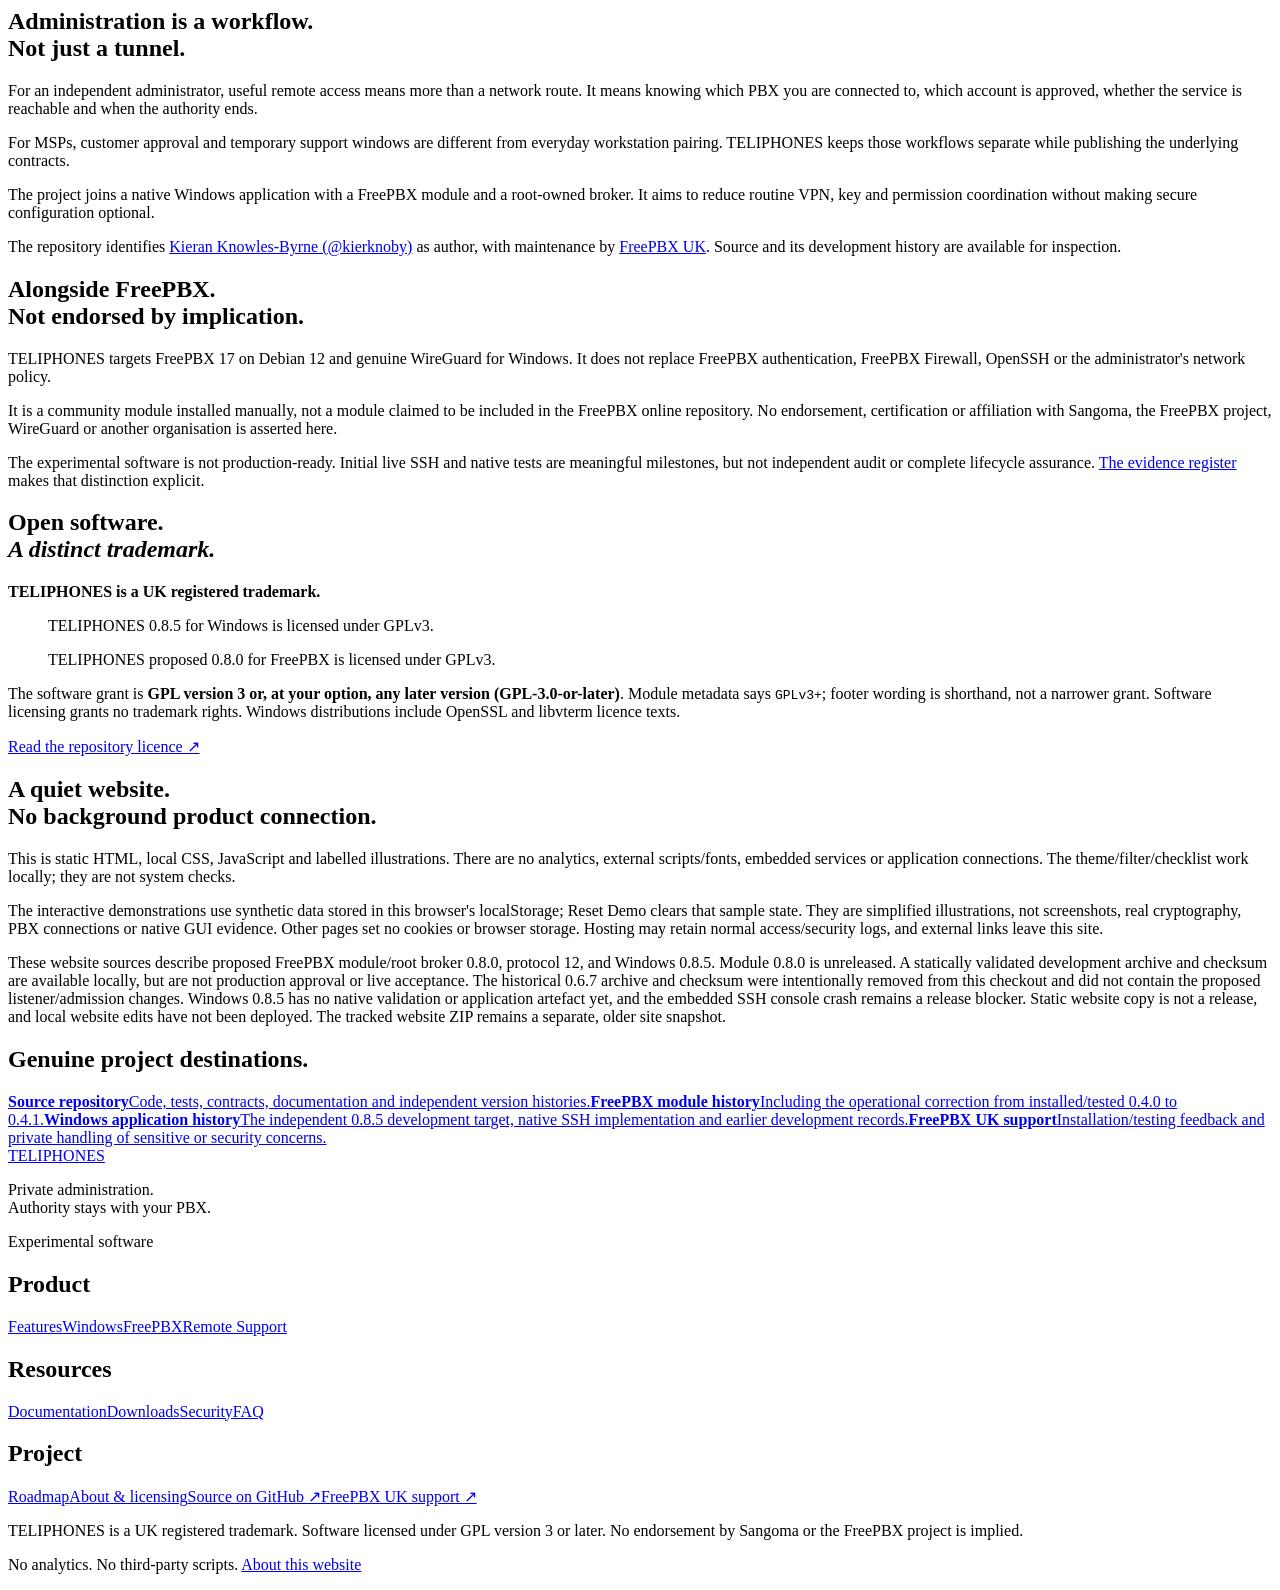
==== commit d216c9b5: "Prepare TELIPHONES 0.8.0 as an unreleased FreePBX module and root broker development candidate, impl" ====
--- a/website/about/index.html
+++ b/website/about/index.html
@@ -41,8 +41,8 @@
     <div class="article">
       <section id="purpose"><h2>Administration is a workflow.<br>Not just a tunnel.</h2><p>For an independent administrator, useful remote access means more than a network route. It means knowing which PBX you are connected to, which account is approved, whether the service is reachable and when the authority ends.</p><p>For MSPs, customer approval and temporary support windows are different from everyday workstation pairing. TELIPHONES keeps those workflows separate while publishing the underlying contracts.</p><p>The project joins a native Windows application with a FreePBX module and a root-owned broker. It aims to reduce routine VPN, key and permission coordination without making secure configuration optional.</p><p>The repository identifies <a href="https://github.com/kierknoby">Kieran Knowles-Byrne (@kierknoby)</a> as author, with maintenance by <a href="https://github.com/freepbxUK">FreePBX UK</a>. Source and its development history are available for inspection.</p></section>
       <section id="ecosystem"><h2>Alongside FreePBX.<br>Not endorsed by implication.</h2><p>TELIPHONES targets FreePBX 17 on Debian 12 and genuine WireGuard for Windows. It does not replace FreePBX authentication, FreePBX Firewall, OpenSSH or the administrator's network policy.</p><p>It is a community module installed manually, not a module claimed to be included in the FreePBX online repository. No endorsement, certification or affiliation with Sangoma, the FreePBX project, WireGuard or another organisation is asserted here.</p><p>The experimental software is not production-ready. Initial live SSH and native tests are meaningful milestones, but not independent audit or complete lifecycle assurance. <a href="/security/#evidence">The evidence register</a> makes that distinction explicit.</p></section>
-      <section id="licence"><h2>Open software.<br><em>A distinct trademark.</em></h2><p><strong>TELIPHONES is a UK registered trademark.</strong></p><blockquote><p>TELIPHONES 0.8.5 for Windows is licensed under GPLv3.</p><p>TELIPHONES proposed 0.7.0 for FreePBX is licensed under GPLv3.</p></blockquote><p>The software grant is <strong>GPL version 3 or, at your option, any later version (GPL-3.0-or-later)</strong>. Module metadata says <code>GPLv3+</code>; footer wording is shorthand, not a narrower grant. Software licensing grants no trademark rights. Windows distributions include OpenSSL and libvterm licence texts.</p><a href="https://github.com/kierknoby/teliphones/blob/main/LICENSE">Read the repository licence ↗</a></section>
-      <section id="website"><h2>A quiet website.<br>No background product connection.</h2><p>This is static HTML, local CSS, JavaScript and labelled illustrations. There are no analytics, external scripts/fonts, embedded services or application connections. The theme/filter/checklist work locally; they are not system checks.</p><p>The interactive demonstrations use synthetic data stored in this browser's localStorage; Reset Demo clears that sample state. They are simplified illustrations, not screenshots, real cryptography, PBX connections or native GUI evidence. Other pages set no cookies or browser storage. Hosting may retain normal access/security logs, and external links leave this site.</p><p>These website sources describe proposed FreePBX module/root broker 0.7.0, protocol 12, and Windows 0.8.5. Module 0.7.0 is unreleased. A statically validated development archive and checksum are available locally, but are not production approval or live acceptance. The historical 0.6.7 archive and checksum were intentionally removed from this checkout and did not contain the proposed listener/admission changes. Windows 0.8.5 has no native validation or application artefact yet, and the embedded SSH console crash remains a release blocker. Static website copy is not a release, and local website edits have not been deployed. The tracked website ZIP remains a separate, older site snapshot.</p></section>
+      <section id="licence"><h2>Open software.<br><em>A distinct trademark.</em></h2><p><strong>TELIPHONES is a UK registered trademark.</strong></p><blockquote><p>TELIPHONES 0.8.5 for Windows is licensed under GPLv3.</p><p>TELIPHONES proposed 0.8.0 for FreePBX is licensed under GPLv3.</p></blockquote><p>The software grant is <strong>GPL version 3 or, at your option, any later version (GPL-3.0-or-later)</strong>. Module metadata says <code>GPLv3+</code>; footer wording is shorthand, not a narrower grant. Software licensing grants no trademark rights. Windows distributions include OpenSSL and libvterm licence texts.</p><a href="https://github.com/kierknoby/teliphones/blob/main/LICENSE">Read the repository licence ↗</a></section>
+      <section id="website"><h2>A quiet website.<br>No background product connection.</h2><p>This is static HTML, local CSS, JavaScript and labelled illustrations. There are no analytics, external scripts/fonts, embedded services or application connections. The theme/filter/checklist work locally; they are not system checks.</p><p>The interactive demonstrations use synthetic data stored in this browser's localStorage; Reset Demo clears that sample state. They are simplified illustrations, not screenshots, real cryptography, PBX connections or native GUI evidence. Other pages set no cookies or browser storage. Hosting may retain normal access/security logs, and external links leave this site.</p><p>These website sources describe proposed FreePBX module/root broker 0.8.0, protocol 12, and Windows 0.8.5. Module 0.8.0 is unreleased. A statically validated development archive and checksum are available locally, but are not production approval or live acceptance. The historical 0.6.7 archive and checksum were intentionally removed from this checkout and did not contain the proposed listener/admission changes. Windows 0.8.5 has no native validation or application artefact yet, and the embedded SSH console crash remains a release blocker. Static website copy is not a release, and local website edits have not been deployed. The tracked website ZIP remains a separate, older site snapshot.</p></section>
       <section id="links"><h2>Genuine project destinations.</h2><a class="resource" href="https://github.com/kierknoby/teliphones"><strong>Source repository</strong><span>Code, tests, contracts, documentation and independent version histories.</span></a><a class="resource" href="https://github.com/kierknoby/teliphones/blob/main/teliphones/docs/CHANGELOG.md"><strong>FreePBX module history</strong><span>Including the operational correction from installed/tested 0.4.0 to 0.4.1.</span></a><a class="resource" href="https://github.com/kierknoby/teliphones/blob/main/desktop/windows/CHANGELOG.md"><strong>Windows application history</strong><span>The independent 0.8.5 development target, native SSH implementation and earlier development records.</span></a><a class="resource" href="https://freepbx.uk/support/"><strong>FreePBX UK support</strong><span>Installation/testing feedback and private handling of sensitive or security concerns.</span></a></section>
     </div>
   </div>
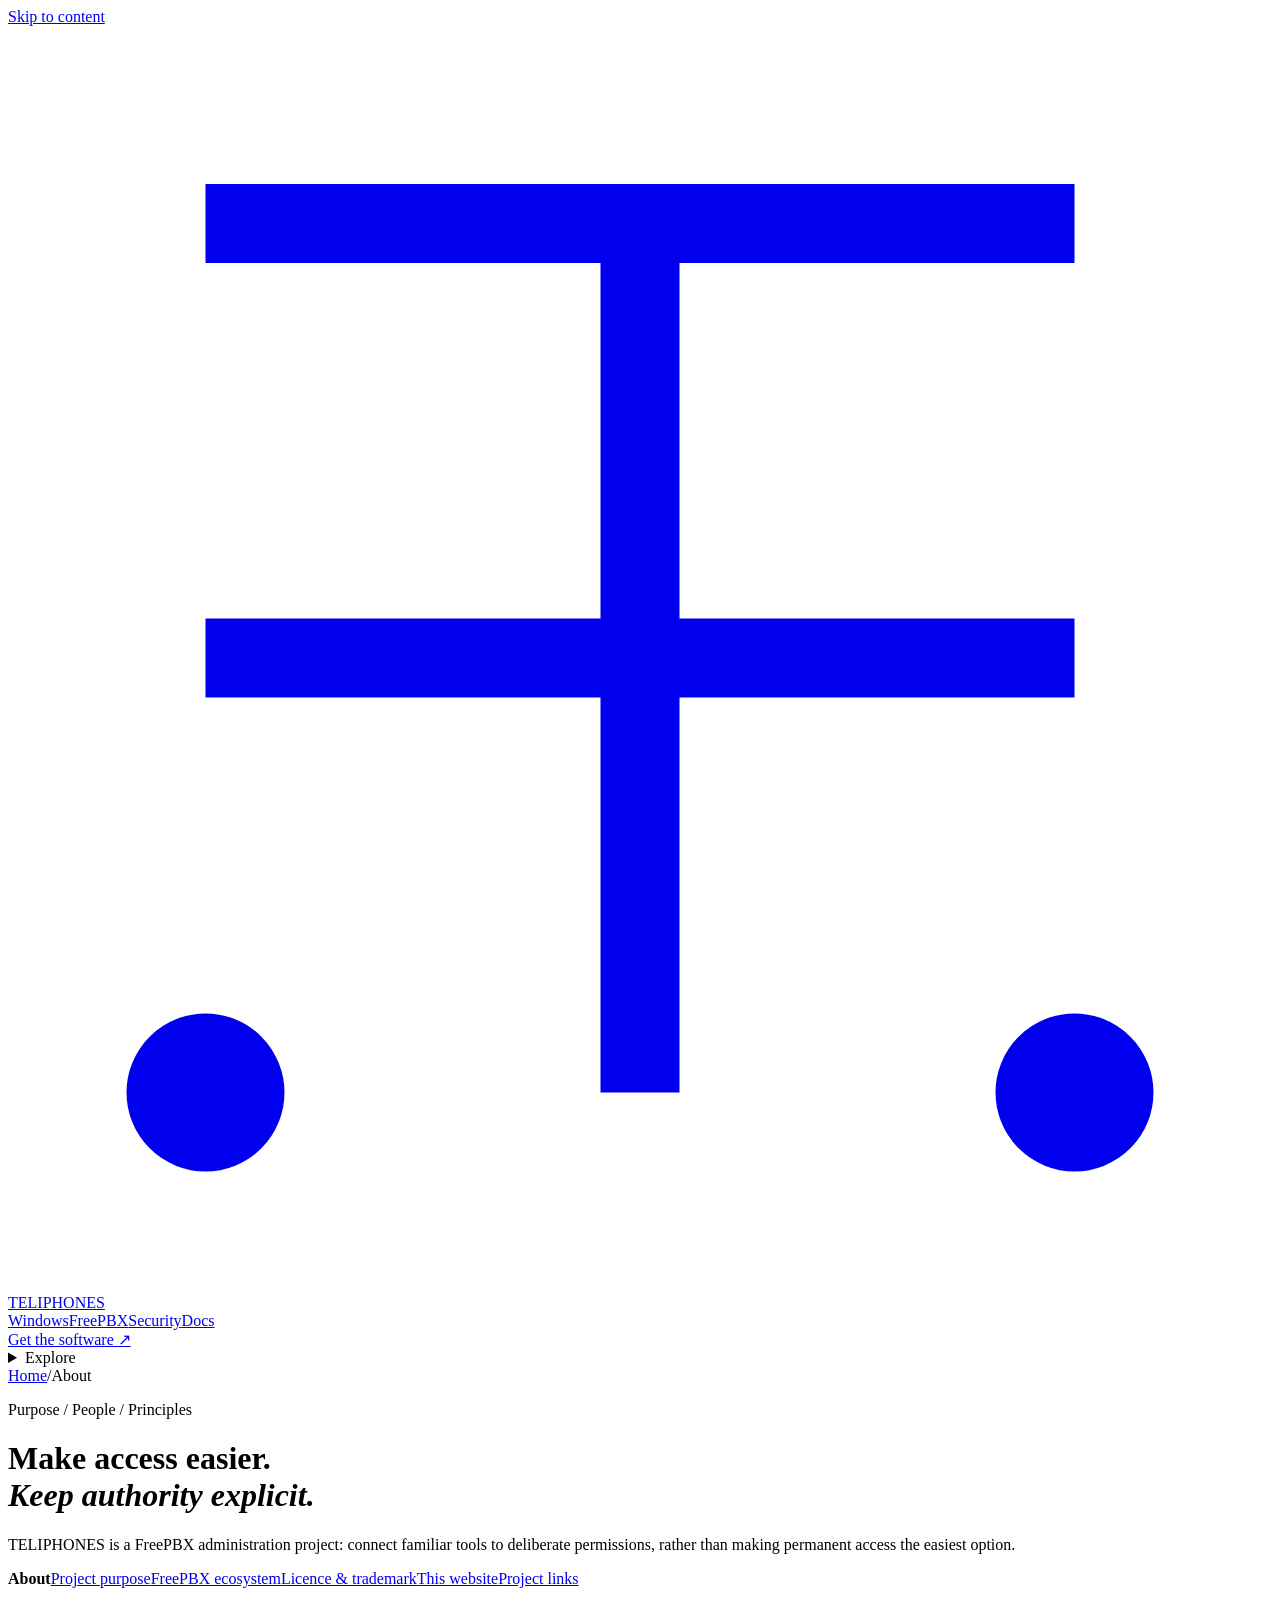
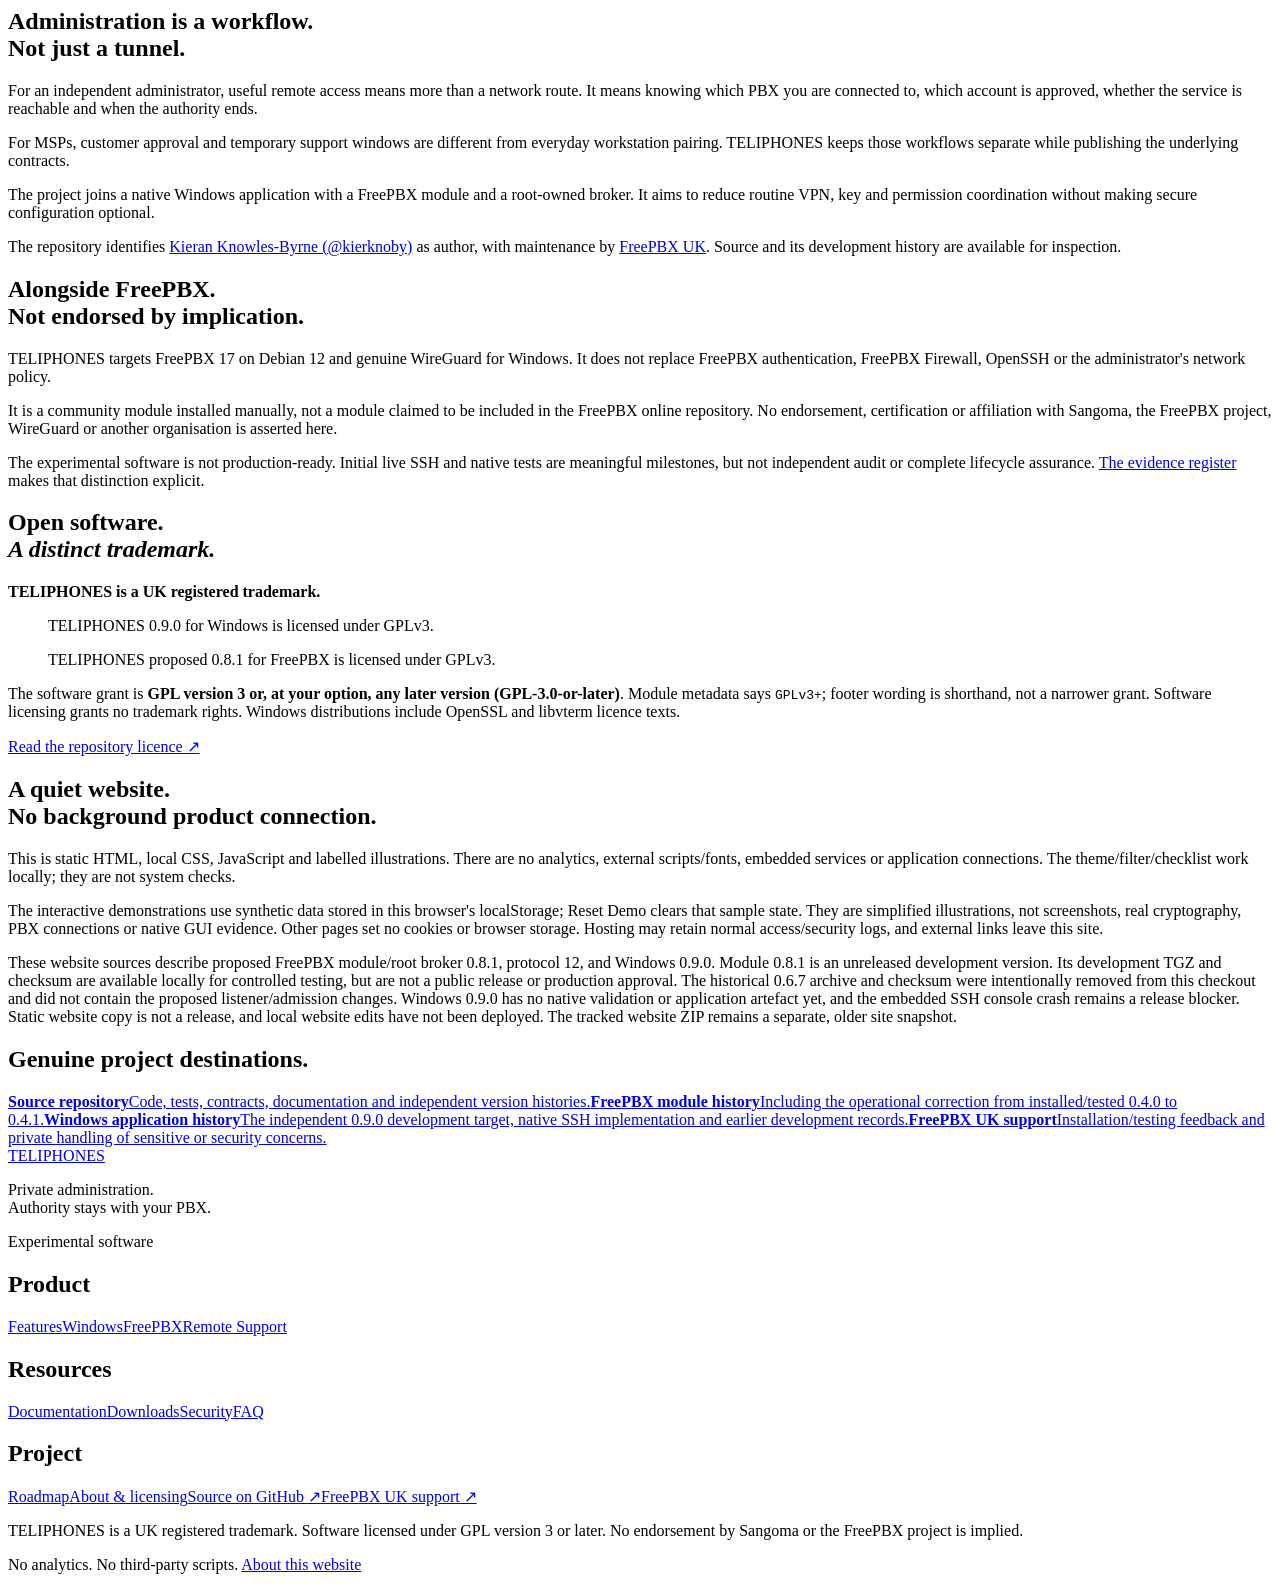
==== commit 8ea903ab: "Update TELIPHONES website for FreePBX 0.8.1 and Windows 0.9.0 development versions while preserving " ====
--- a/website/about/index.html
+++ b/website/about/index.html
@@ -41,9 +41,9 @@
     <div class="article">
       <section id="purpose"><h2>Administration is a workflow.<br>Not just a tunnel.</h2><p>For an independent administrator, useful remote access means more than a network route. It means knowing which PBX you are connected to, which account is approved, whether the service is reachable and when the authority ends.</p><p>For MSPs, customer approval and temporary support windows are different from everyday workstation pairing. TELIPHONES keeps those workflows separate while publishing the underlying contracts.</p><p>The project joins a native Windows application with a FreePBX module and a root-owned broker. It aims to reduce routine VPN, key and permission coordination without making secure configuration optional.</p><p>The repository identifies <a href="https://github.com/kierknoby">Kieran Knowles-Byrne (@kierknoby)</a> as author, with maintenance by <a href="https://github.com/freepbxUK">FreePBX UK</a>. Source and its development history are available for inspection.</p></section>
       <section id="ecosystem"><h2>Alongside FreePBX.<br>Not endorsed by implication.</h2><p>TELIPHONES targets FreePBX 17 on Debian 12 and genuine WireGuard for Windows. It does not replace FreePBX authentication, FreePBX Firewall, OpenSSH or the administrator's network policy.</p><p>It is a community module installed manually, not a module claimed to be included in the FreePBX online repository. No endorsement, certification or affiliation with Sangoma, the FreePBX project, WireGuard or another organisation is asserted here.</p><p>The experimental software is not production-ready. Initial live SSH and native tests are meaningful milestones, but not independent audit or complete lifecycle assurance. <a href="/security/#evidence">The evidence register</a> makes that distinction explicit.</p></section>
-      <section id="licence"><h2>Open software.<br><em>A distinct trademark.</em></h2><p><strong>TELIPHONES is a UK registered trademark.</strong></p><blockquote><p>TELIPHONES 0.8.5 for Windows is licensed under GPLv3.</p><p>TELIPHONES proposed 0.8.0 for FreePBX is licensed under GPLv3.</p></blockquote><p>The software grant is <strong>GPL version 3 or, at your option, any later version (GPL-3.0-or-later)</strong>. Module metadata says <code>GPLv3+</code>; footer wording is shorthand, not a narrower grant. Software licensing grants no trademark rights. Windows distributions include OpenSSL and libvterm licence texts.</p><a href="https://github.com/kierknoby/teliphones/blob/main/LICENSE">Read the repository licence ↗</a></section>
-      <section id="website"><h2>A quiet website.<br>No background product connection.</h2><p>This is static HTML, local CSS, JavaScript and labelled illustrations. There are no analytics, external scripts/fonts, embedded services or application connections. The theme/filter/checklist work locally; they are not system checks.</p><p>The interactive demonstrations use synthetic data stored in this browser's localStorage; Reset Demo clears that sample state. They are simplified illustrations, not screenshots, real cryptography, PBX connections or native GUI evidence. Other pages set no cookies or browser storage. Hosting may retain normal access/security logs, and external links leave this site.</p><p>These website sources describe proposed FreePBX module/root broker 0.8.0, protocol 12, and Windows 0.8.5. Module 0.8.0 is unreleased. A statically validated development archive and checksum are available locally, but are not production approval or live acceptance. The historical 0.6.7 archive and checksum were intentionally removed from this checkout and did not contain the proposed listener/admission changes. Windows 0.8.5 has no native validation or application artefact yet, and the embedded SSH console crash remains a release blocker. Static website copy is not a release, and local website edits have not been deployed. The tracked website ZIP remains a separate, older site snapshot.</p></section>
-      <section id="links"><h2>Genuine project destinations.</h2><a class="resource" href="https://github.com/kierknoby/teliphones"><strong>Source repository</strong><span>Code, tests, contracts, documentation and independent version histories.</span></a><a class="resource" href="https://github.com/kierknoby/teliphones/blob/main/teliphones/docs/CHANGELOG.md"><strong>FreePBX module history</strong><span>Including the operational correction from installed/tested 0.4.0 to 0.4.1.</span></a><a class="resource" href="https://github.com/kierknoby/teliphones/blob/main/desktop/windows/CHANGELOG.md"><strong>Windows application history</strong><span>The independent 0.8.5 development target, native SSH implementation and earlier development records.</span></a><a class="resource" href="https://freepbx.uk/support/"><strong>FreePBX UK support</strong><span>Installation/testing feedback and private handling of sensitive or security concerns.</span></a></section>
+      <section id="licence"><h2>Open software.<br><em>A distinct trademark.</em></h2><p><strong>TELIPHONES is a UK registered trademark.</strong></p><blockquote><p>TELIPHONES 0.9.0 for Windows is licensed under GPLv3.</p><p>TELIPHONES proposed 0.8.1 for FreePBX is licensed under GPLv3.</p></blockquote><p>The software grant is <strong>GPL version 3 or, at your option, any later version (GPL-3.0-or-later)</strong>. Module metadata says <code>GPLv3+</code>; footer wording is shorthand, not a narrower grant. Software licensing grants no trademark rights. Windows distributions include OpenSSL and libvterm licence texts.</p><a href="https://github.com/kierknoby/teliphones/blob/main/LICENSE">Read the repository licence ↗</a></section>
+      <section id="website"><h2>A quiet website.<br>No background product connection.</h2><p>This is static HTML, local CSS, JavaScript and labelled illustrations. There are no analytics, external scripts/fonts, embedded services or application connections. The theme/filter/checklist work locally; they are not system checks.</p><p>The interactive demonstrations use synthetic data stored in this browser's localStorage; Reset Demo clears that sample state. They are simplified illustrations, not screenshots, real cryptography, PBX connections or native GUI evidence. Other pages set no cookies or browser storage. Hosting may retain normal access/security logs, and external links leave this site.</p><p>These website sources describe proposed FreePBX module/root broker 0.8.1, protocol 12, and Windows 0.9.0. Module 0.8.1 is an unreleased development version. Its development TGZ and checksum are available locally for controlled testing, but are not a public release or production approval. The historical 0.6.7 archive and checksum were intentionally removed from this checkout and did not contain the proposed listener/admission changes. Windows 0.9.0 has no native validation or application artefact yet, and the embedded SSH console crash remains a release blocker. Static website copy is not a release, and local website edits have not been deployed. The tracked website ZIP remains a separate, older site snapshot.</p></section>
+      <section id="links"><h2>Genuine project destinations.</h2><a class="resource" href="https://github.com/kierknoby/teliphones"><strong>Source repository</strong><span>Code, tests, contracts, documentation and independent version histories.</span></a><a class="resource" href="https://github.com/kierknoby/teliphones/blob/main/teliphones/docs/CHANGELOG.md"><strong>FreePBX module history</strong><span>Including the operational correction from installed/tested 0.4.0 to 0.4.1.</span></a><a class="resource" href="https://github.com/kierknoby/teliphones/blob/main/desktop/windows/CHANGELOG.md"><strong>Windows application history</strong><span>The independent 0.9.0 development target, native SSH implementation and earlier development records.</span></a><a class="resource" href="https://freepbx.uk/support/"><strong>FreePBX UK support</strong><span>Installation/testing feedback and private handling of sensitive or security concerns.</span></a></section>
     </div>
   </div>
 </main>
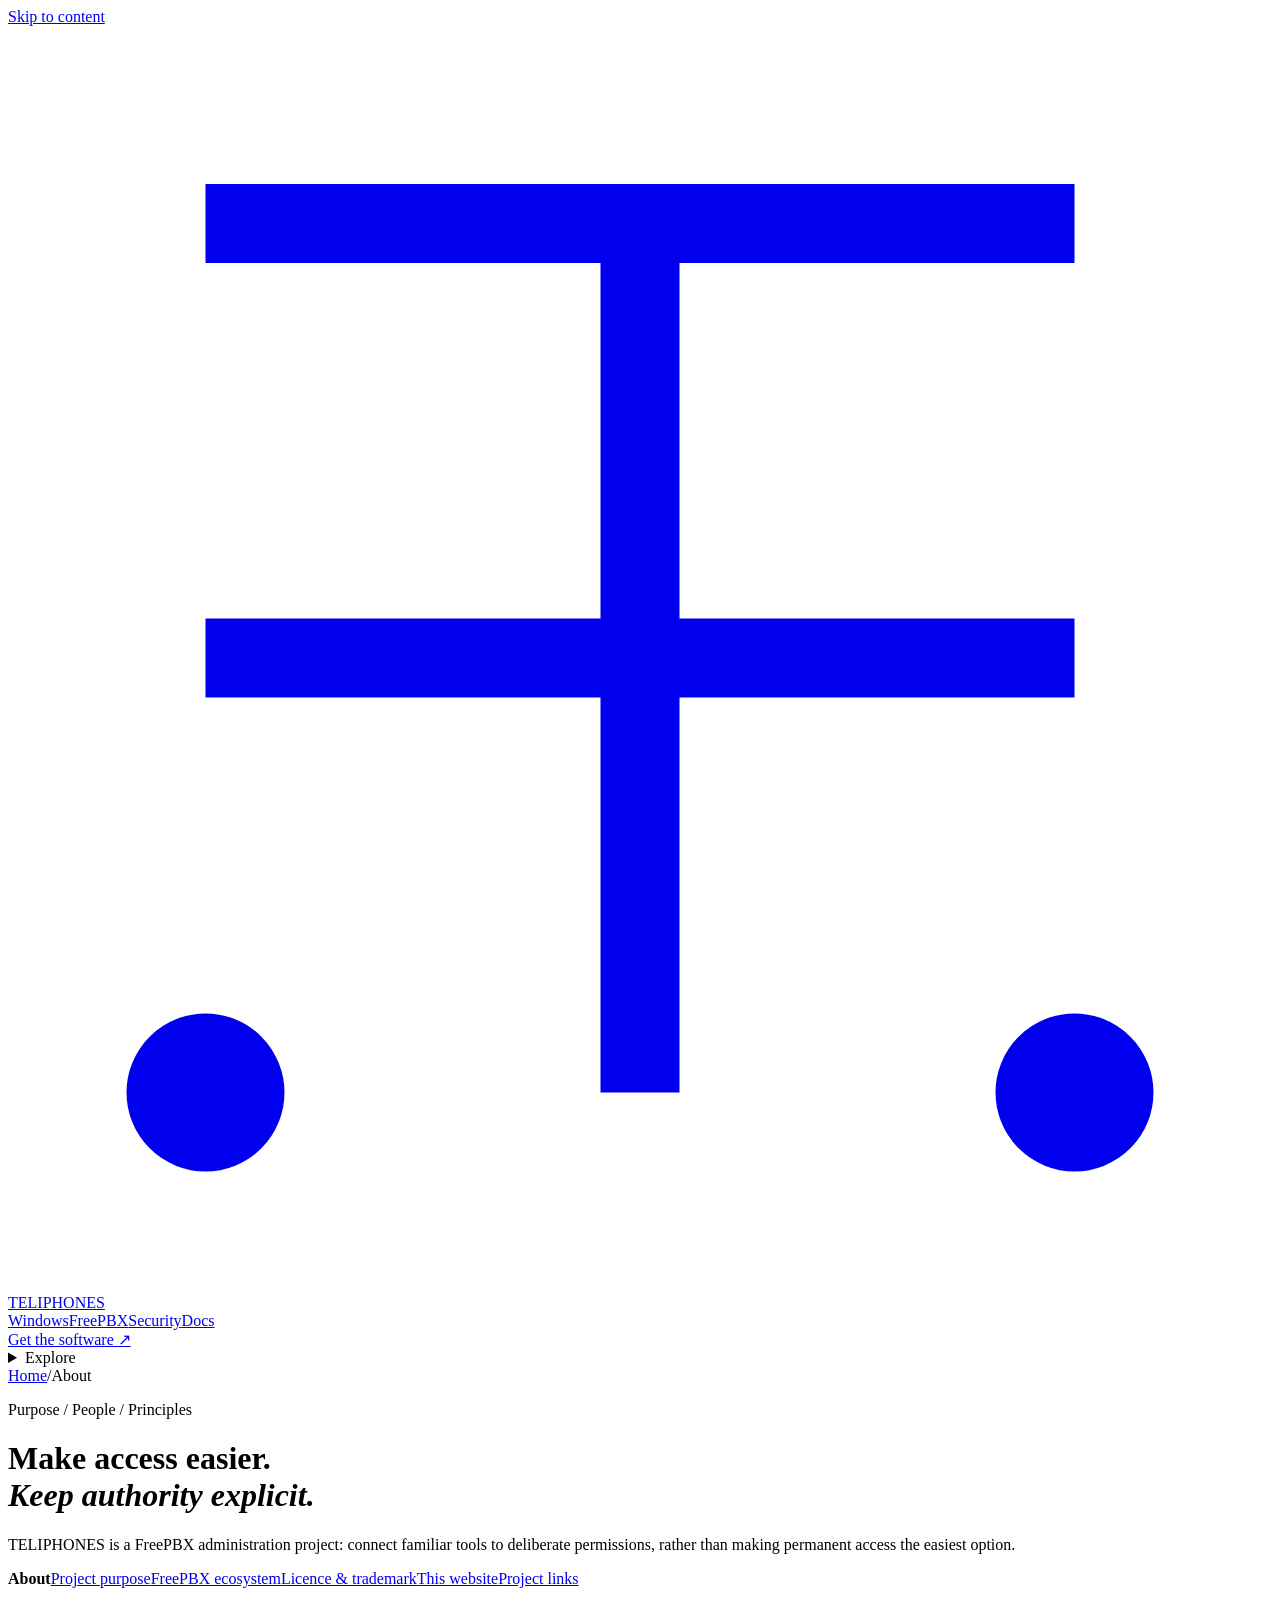
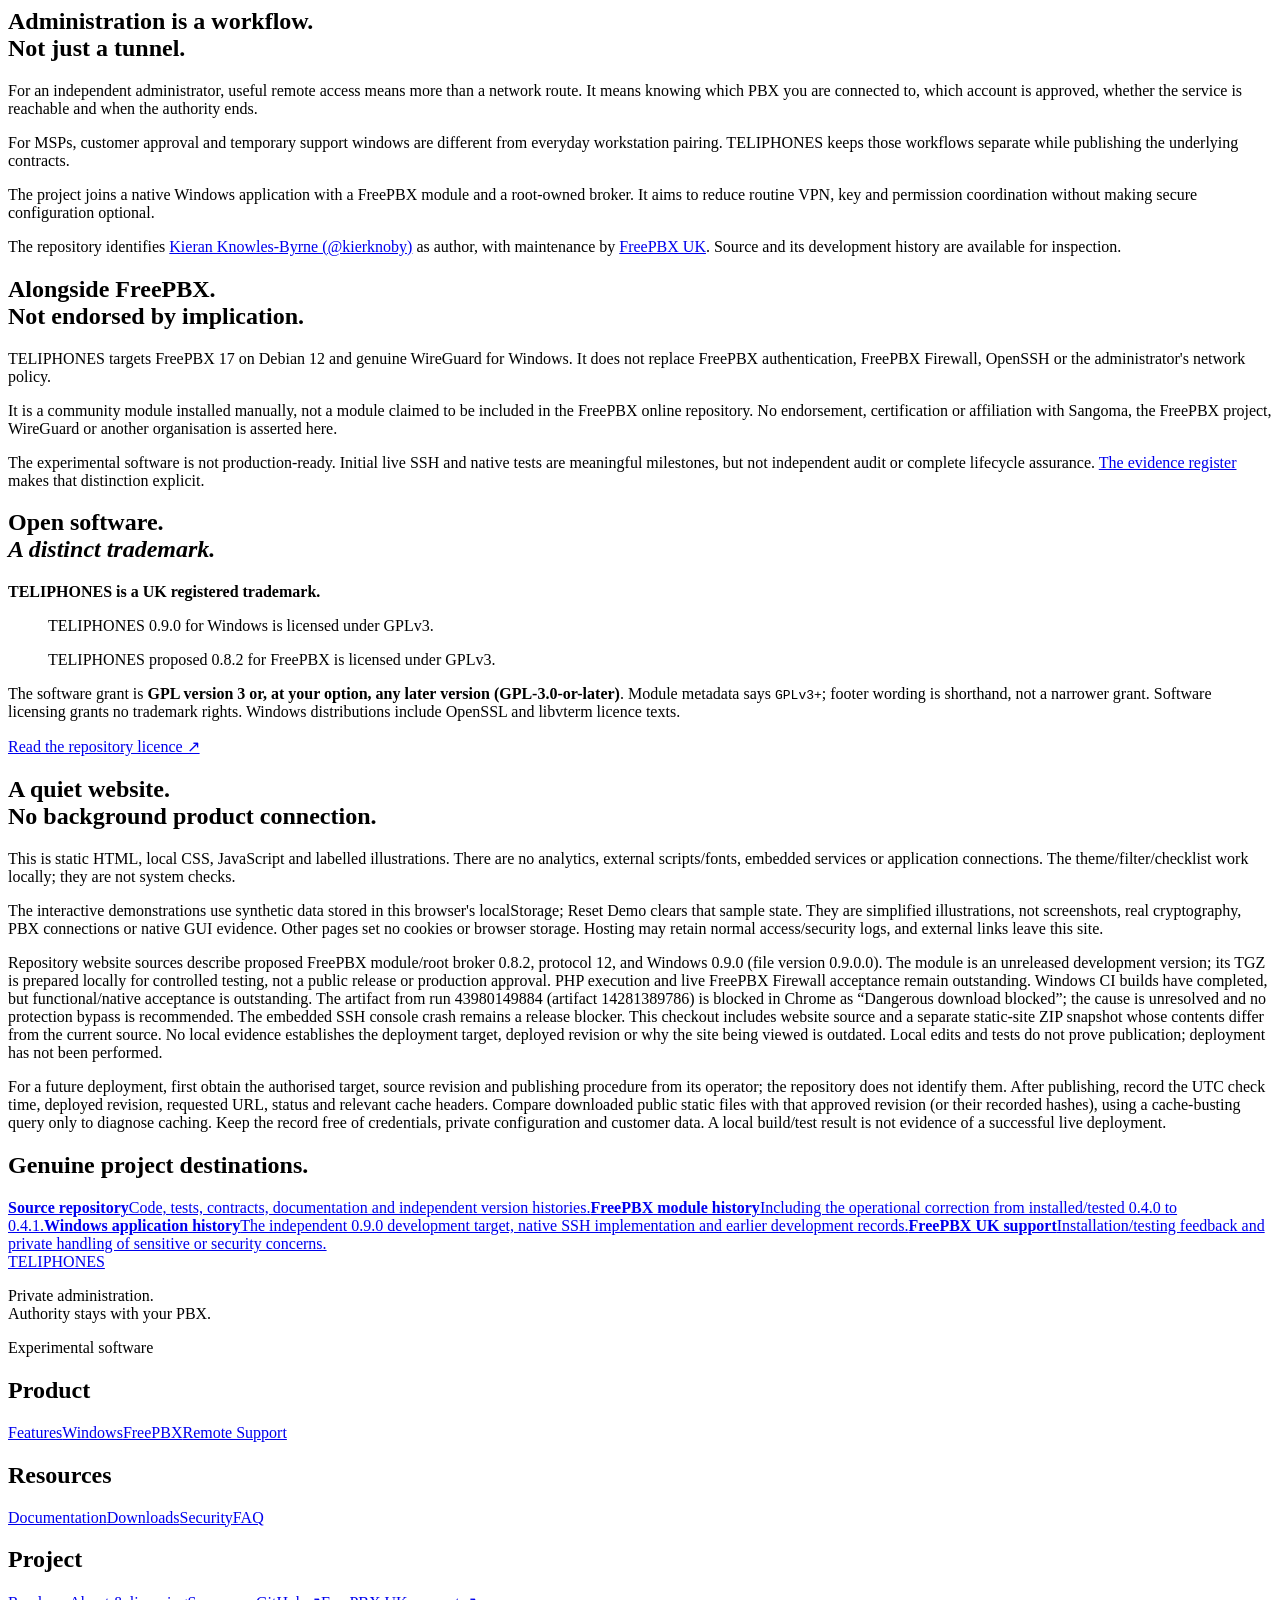
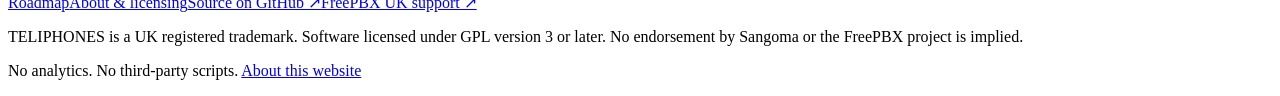
==== commit 91184b24: "Prepare the unreleased FreePBX 0.8.2 module and broker package with firewall compatibility fixes, up" ====
--- a/website/about/index.html
+++ b/website/about/index.html
@@ -41,8 +41,8 @@
     <div class="article">
       <section id="purpose"><h2>Administration is a workflow.<br>Not just a tunnel.</h2><p>For an independent administrator, useful remote access means more than a network route. It means knowing which PBX you are connected to, which account is approved, whether the service is reachable and when the authority ends.</p><p>For MSPs, customer approval and temporary support windows are different from everyday workstation pairing. TELIPHONES keeps those workflows separate while publishing the underlying contracts.</p><p>The project joins a native Windows application with a FreePBX module and a root-owned broker. It aims to reduce routine VPN, key and permission coordination without making secure configuration optional.</p><p>The repository identifies <a href="https://github.com/kierknoby">Kieran Knowles-Byrne (@kierknoby)</a> as author, with maintenance by <a href="https://github.com/freepbxUK">FreePBX UK</a>. Source and its development history are available for inspection.</p></section>
       <section id="ecosystem"><h2>Alongside FreePBX.<br>Not endorsed by implication.</h2><p>TELIPHONES targets FreePBX 17 on Debian 12 and genuine WireGuard for Windows. It does not replace FreePBX authentication, FreePBX Firewall, OpenSSH or the administrator's network policy.</p><p>It is a community module installed manually, not a module claimed to be included in the FreePBX online repository. No endorsement, certification or affiliation with Sangoma, the FreePBX project, WireGuard or another organisation is asserted here.</p><p>The experimental software is not production-ready. Initial live SSH and native tests are meaningful milestones, but not independent audit or complete lifecycle assurance. <a href="/security/#evidence">The evidence register</a> makes that distinction explicit.</p></section>
-      <section id="licence"><h2>Open software.<br><em>A distinct trademark.</em></h2><p><strong>TELIPHONES is a UK registered trademark.</strong></p><blockquote><p>TELIPHONES 0.9.0 for Windows is licensed under GPLv3.</p><p>TELIPHONES proposed 0.8.1 for FreePBX is licensed under GPLv3.</p></blockquote><p>The software grant is <strong>GPL version 3 or, at your option, any later version (GPL-3.0-or-later)</strong>. Module metadata says <code>GPLv3+</code>; footer wording is shorthand, not a narrower grant. Software licensing grants no trademark rights. Windows distributions include OpenSSL and libvterm licence texts.</p><a href="https://github.com/kierknoby/teliphones/blob/main/LICENSE">Read the repository licence ↗</a></section>
-      <section id="website"><h2>A quiet website.<br>No background product connection.</h2><p>This is static HTML, local CSS, JavaScript and labelled illustrations. There are no analytics, external scripts/fonts, embedded services or application connections. The theme/filter/checklist work locally; they are not system checks.</p><p>The interactive demonstrations use synthetic data stored in this browser's localStorage; Reset Demo clears that sample state. They are simplified illustrations, not screenshots, real cryptography, PBX connections or native GUI evidence. Other pages set no cookies or browser storage. Hosting may retain normal access/security logs, and external links leave this site.</p><p>These website sources describe proposed FreePBX module/root broker 0.8.1, protocol 12, and Windows 0.9.0. Module 0.8.1 is an unreleased development version. Its development TGZ and checksum are available locally for controlled testing, but are not a public release or production approval. The historical 0.6.7 archive and checksum were intentionally removed from this checkout and did not contain the proposed listener/admission changes. Windows 0.9.0 has no native validation or application artefact yet, and the embedded SSH console crash remains a release blocker. Static website copy is not a release, and local website edits have not been deployed. The tracked website ZIP remains a separate, older site snapshot.</p></section>
+      <section id="licence"><h2>Open software.<br><em>A distinct trademark.</em></h2><p><strong>TELIPHONES is a UK registered trademark.</strong></p><blockquote><p>TELIPHONES 0.9.0 for Windows is licensed under GPLv3.</p><p>TELIPHONES proposed 0.8.2 for FreePBX is licensed under GPLv3.</p></blockquote><p>The software grant is <strong>GPL version 3 or, at your option, any later version (GPL-3.0-or-later)</strong>. Module metadata says <code>GPLv3+</code>; footer wording is shorthand, not a narrower grant. Software licensing grants no trademark rights. Windows distributions include OpenSSL and libvterm licence texts.</p><a href="https://github.com/kierknoby/teliphones/blob/main/LICENSE">Read the repository licence ↗</a></section>
+      <section id="website"><h2>A quiet website.<br>No background product connection.</h2><p>This is static HTML, local CSS, JavaScript and labelled illustrations. There are no analytics, external scripts/fonts, embedded services or application connections. The theme/filter/checklist work locally; they are not system checks.</p><p>The interactive demonstrations use synthetic data stored in this browser's localStorage; Reset Demo clears that sample state. They are simplified illustrations, not screenshots, real cryptography, PBX connections or native GUI evidence. Other pages set no cookies or browser storage. Hosting may retain normal access/security logs, and external links leave this site.</p><p>Repository website sources describe proposed FreePBX module/root broker 0.8.2, protocol 12, and Windows 0.9.0 (file version 0.9.0.0). The module is an unreleased development version; its TGZ is prepared locally for controlled testing, not a public release or production approval. PHP execution and live FreePBX Firewall acceptance remain outstanding. Windows CI builds have completed, but functional/native acceptance is outstanding. The artifact from run 43980149884 (artifact 14281389786) is blocked in Chrome as “Dangerous download blocked”; the cause is unresolved and no protection bypass is recommended. The embedded SSH console crash remains a release blocker. This checkout includes website source and a separate static-site ZIP snapshot whose contents differ from the current source. No local evidence establishes the deployment target, deployed revision or why the site being viewed is outdated. Local edits and tests do not prove publication; deployment has not been performed.</p><p>For a future deployment, first obtain the authorised target, source revision and publishing procedure from its operator; the repository does not identify them. After publishing, record the UTC check time, deployed revision, requested URL, status and relevant cache headers. Compare downloaded public static files with that approved revision (or their recorded hashes), using a cache-busting query only to diagnose caching. Keep the record free of credentials, private configuration and customer data. A local build/test result is not evidence of a successful live deployment.</p></section>
       <section id="links"><h2>Genuine project destinations.</h2><a class="resource" href="https://github.com/kierknoby/teliphones"><strong>Source repository</strong><span>Code, tests, contracts, documentation and independent version histories.</span></a><a class="resource" href="https://github.com/kierknoby/teliphones/blob/main/teliphones/docs/CHANGELOG.md"><strong>FreePBX module history</strong><span>Including the operational correction from installed/tested 0.4.0 to 0.4.1.</span></a><a class="resource" href="https://github.com/kierknoby/teliphones/blob/main/desktop/windows/CHANGELOG.md"><strong>Windows application history</strong><span>The independent 0.9.0 development target, native SSH implementation and earlier development records.</span></a><a class="resource" href="https://freepbx.uk/support/"><strong>FreePBX UK support</strong><span>Installation/testing feedback and private handling of sensitive or security concerns.</span></a></section>
     </div>
   </div>
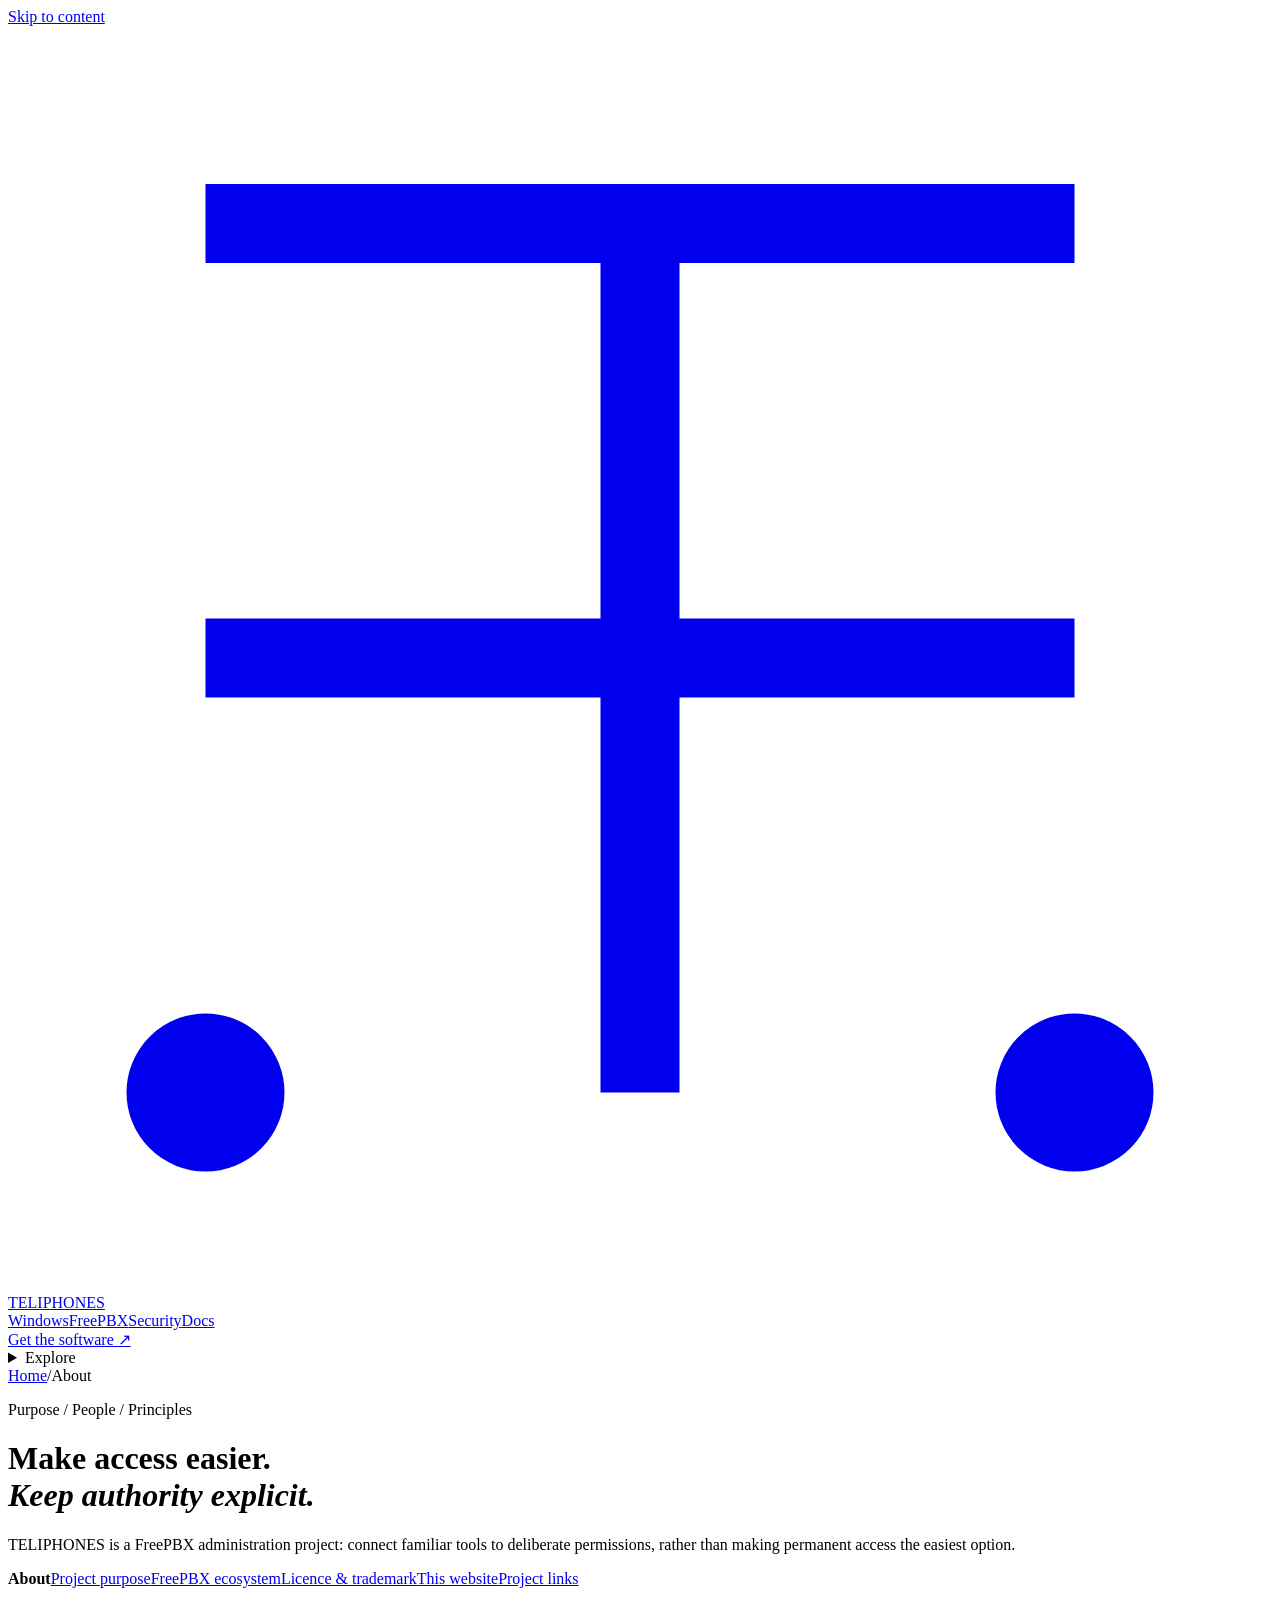
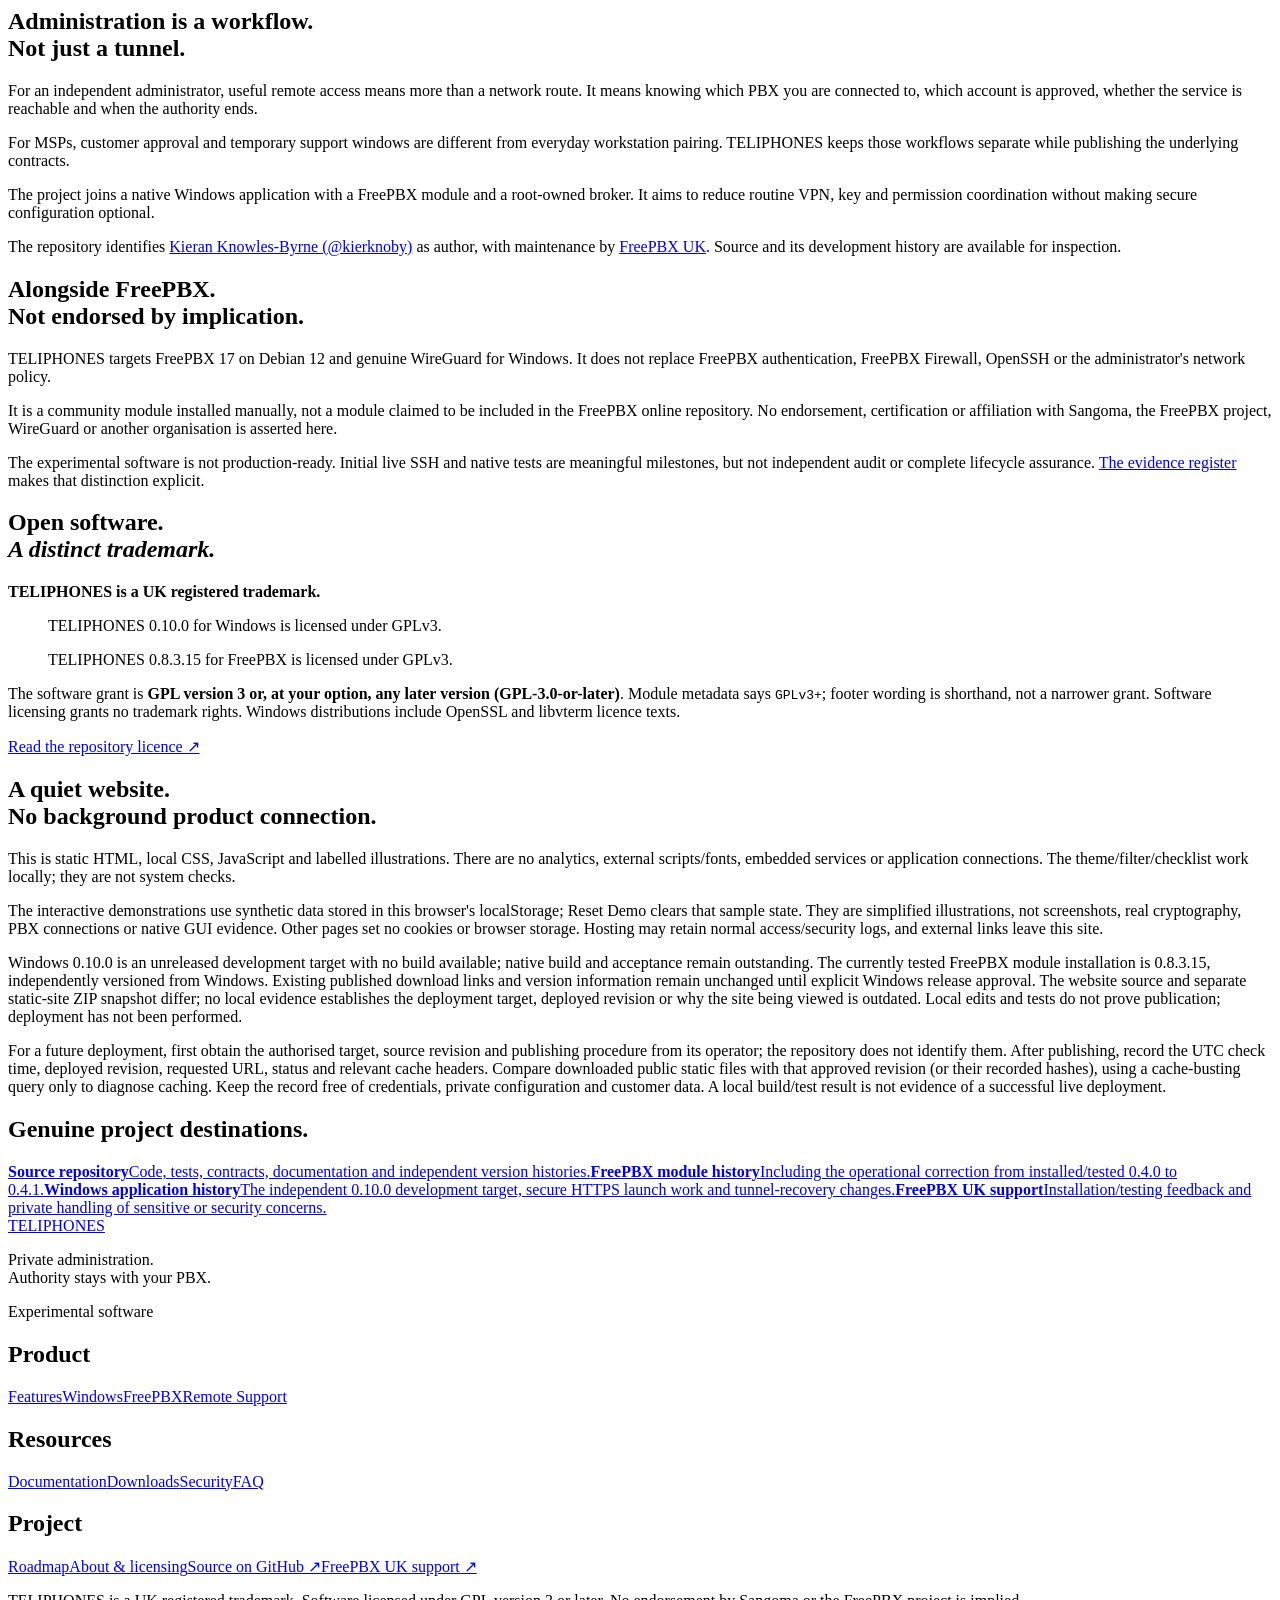
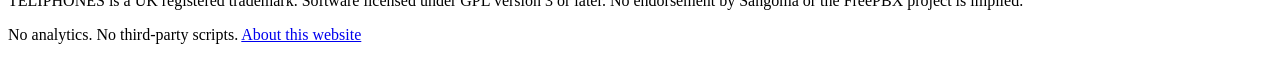
==== commit 41aefbdb: "Prepare TELIPHONES Windows 0.10.0 for native acceptance testing with certificate-validated HTTPS adm" ====
--- a/website/about/index.html
+++ b/website/about/index.html
@@ -41,9 +41,9 @@
     <div class="article">
       <section id="purpose"><h2>Administration is a workflow.<br>Not just a tunnel.</h2><p>For an independent administrator, useful remote access means more than a network route. It means knowing which PBX you are connected to, which account is approved, whether the service is reachable and when the authority ends.</p><p>For MSPs, customer approval and temporary support windows are different from everyday workstation pairing. TELIPHONES keeps those workflows separate while publishing the underlying contracts.</p><p>The project joins a native Windows application with a FreePBX module and a root-owned broker. It aims to reduce routine VPN, key and permission coordination without making secure configuration optional.</p><p>The repository identifies <a href="https://github.com/kierknoby">Kieran Knowles-Byrne (@kierknoby)</a> as author, with maintenance by <a href="https://github.com/freepbxUK">FreePBX UK</a>. Source and its development history are available for inspection.</p></section>
       <section id="ecosystem"><h2>Alongside FreePBX.<br>Not endorsed by implication.</h2><p>TELIPHONES targets FreePBX 17 on Debian 12 and genuine WireGuard for Windows. It does not replace FreePBX authentication, FreePBX Firewall, OpenSSH or the administrator's network policy.</p><p>It is a community module installed manually, not a module claimed to be included in the FreePBX online repository. No endorsement, certification or affiliation with Sangoma, the FreePBX project, WireGuard or another organisation is asserted here.</p><p>The experimental software is not production-ready. Initial live SSH and native tests are meaningful milestones, but not independent audit or complete lifecycle assurance. <a href="/security/#evidence">The evidence register</a> makes that distinction explicit.</p></section>
-      <section id="licence"><h2>Open software.<br><em>A distinct trademark.</em></h2><p><strong>TELIPHONES is a UK registered trademark.</strong></p><blockquote><p>TELIPHONES 0.9.0 for Windows is licensed under GPLv3.</p><p>TELIPHONES proposed 0.8.2 for FreePBX is licensed under GPLv3.</p></blockquote><p>The software grant is <strong>GPL version 3 or, at your option, any later version (GPL-3.0-or-later)</strong>. Module metadata says <code>GPLv3+</code>; footer wording is shorthand, not a narrower grant. Software licensing grants no trademark rights. Windows distributions include OpenSSL and libvterm licence texts.</p><a href="https://github.com/kierknoby/teliphones/blob/main/LICENSE">Read the repository licence ↗</a></section>
-      <section id="website"><h2>A quiet website.<br>No background product connection.</h2><p>This is static HTML, local CSS, JavaScript and labelled illustrations. There are no analytics, external scripts/fonts, embedded services or application connections. The theme/filter/checklist work locally; they are not system checks.</p><p>The interactive demonstrations use synthetic data stored in this browser's localStorage; Reset Demo clears that sample state. They are simplified illustrations, not screenshots, real cryptography, PBX connections or native GUI evidence. Other pages set no cookies or browser storage. Hosting may retain normal access/security logs, and external links leave this site.</p><p>Repository website sources describe proposed FreePBX module/root broker 0.8.2, protocol 12, and Windows 0.9.0 (file version 0.9.0.0). The module is an unreleased development version; its TGZ is prepared locally for controlled testing, not a public release or production approval. PHP execution and live FreePBX Firewall acceptance remain outstanding. Windows CI builds have completed, but functional/native acceptance is outstanding. The artifact from run 43980149884 (artifact 14281389786) is blocked in Chrome as “Dangerous download blocked”; the cause is unresolved and no protection bypass is recommended. The embedded SSH console crash remains a release blocker. This checkout includes website source and a separate static-site ZIP snapshot whose contents differ from the current source. No local evidence establishes the deployment target, deployed revision or why the site being viewed is outdated. Local edits and tests do not prove publication; deployment has not been performed.</p><p>For a future deployment, first obtain the authorised target, source revision and publishing procedure from its operator; the repository does not identify them. After publishing, record the UTC check time, deployed revision, requested URL, status and relevant cache headers. Compare downloaded public static files with that approved revision (or their recorded hashes), using a cache-busting query only to diagnose caching. Keep the record free of credentials, private configuration and customer data. A local build/test result is not evidence of a successful live deployment.</p></section>
-      <section id="links"><h2>Genuine project destinations.</h2><a class="resource" href="https://github.com/kierknoby/teliphones"><strong>Source repository</strong><span>Code, tests, contracts, documentation and independent version histories.</span></a><a class="resource" href="https://github.com/kierknoby/teliphones/blob/main/teliphones/docs/CHANGELOG.md"><strong>FreePBX module history</strong><span>Including the operational correction from installed/tested 0.4.0 to 0.4.1.</span></a><a class="resource" href="https://github.com/kierknoby/teliphones/blob/main/desktop/windows/CHANGELOG.md"><strong>Windows application history</strong><span>The independent 0.9.0 development target, native SSH implementation and earlier development records.</span></a><a class="resource" href="https://freepbx.uk/support/"><strong>FreePBX UK support</strong><span>Installation/testing feedback and private handling of sensitive or security concerns.</span></a></section>
+      <section id="licence"><h2>Open software.<br><em>A distinct trademark.</em></h2><p><strong>TELIPHONES is a UK registered trademark.</strong></p><blockquote><p>TELIPHONES 0.10.0 for Windows is licensed under GPLv3.</p><p>TELIPHONES 0.8.3.15 for FreePBX is licensed under GPLv3.</p></blockquote><p>The software grant is <strong>GPL version 3 or, at your option, any later version (GPL-3.0-or-later)</strong>. Module metadata says <code>GPLv3+</code>; footer wording is shorthand, not a narrower grant. Software licensing grants no trademark rights. Windows distributions include OpenSSL and libvterm licence texts.</p><a href="https://github.com/kierknoby/teliphones/blob/main/LICENSE">Read the repository licence ↗</a></section>
+      <section id="website"><h2>A quiet website.<br>No background product connection.</h2><p>This is static HTML, local CSS, JavaScript and labelled illustrations. There are no analytics, external scripts/fonts, embedded services or application connections. The theme/filter/checklist work locally; they are not system checks.</p><p>The interactive demonstrations use synthetic data stored in this browser's localStorage; Reset Demo clears that sample state. They are simplified illustrations, not screenshots, real cryptography, PBX connections or native GUI evidence. Other pages set no cookies or browser storage. Hosting may retain normal access/security logs, and external links leave this site.</p><p>Windows 0.10.0 is an unreleased development target with no build available; native build and acceptance remain outstanding. The currently tested FreePBX module installation is 0.8.3.15, independently versioned from Windows. Existing published download links and version information remain unchanged until explicit Windows release approval. The website source and separate static-site ZIP snapshot differ; no local evidence establishes the deployment target, deployed revision or why the site being viewed is outdated. Local edits and tests do not prove publication; deployment has not been performed.</p><p>For a future deployment, first obtain the authorised target, source revision and publishing procedure from its operator; the repository does not identify them. After publishing, record the UTC check time, deployed revision, requested URL, status and relevant cache headers. Compare downloaded public static files with that approved revision (or their recorded hashes), using a cache-busting query only to diagnose caching. Keep the record free of credentials, private configuration and customer data. A local build/test result is not evidence of a successful live deployment.</p></section>
+      <section id="links"><h2>Genuine project destinations.</h2><a class="resource" href="https://github.com/kierknoby/teliphones"><strong>Source repository</strong><span>Code, tests, contracts, documentation and independent version histories.</span></a><a class="resource" href="https://github.com/kierknoby/teliphones/blob/main/teliphones/docs/CHANGELOG.md"><strong>FreePBX module history</strong><span>Including the operational correction from installed/tested 0.4.0 to 0.4.1.</span></a><a class="resource" href="https://github.com/kierknoby/teliphones/blob/main/desktop/windows/CHANGELOG.md"><strong>Windows application history</strong><span>The independent 0.10.0 development target, secure HTTPS launch work and tunnel-recovery changes.</span></a><a class="resource" href="https://freepbx.uk/support/"><strong>FreePBX UK support</strong><span>Installation/testing feedback and private handling of sensitive or security concerns.</span></a></section>
     </div>
   </div>
 </main>
